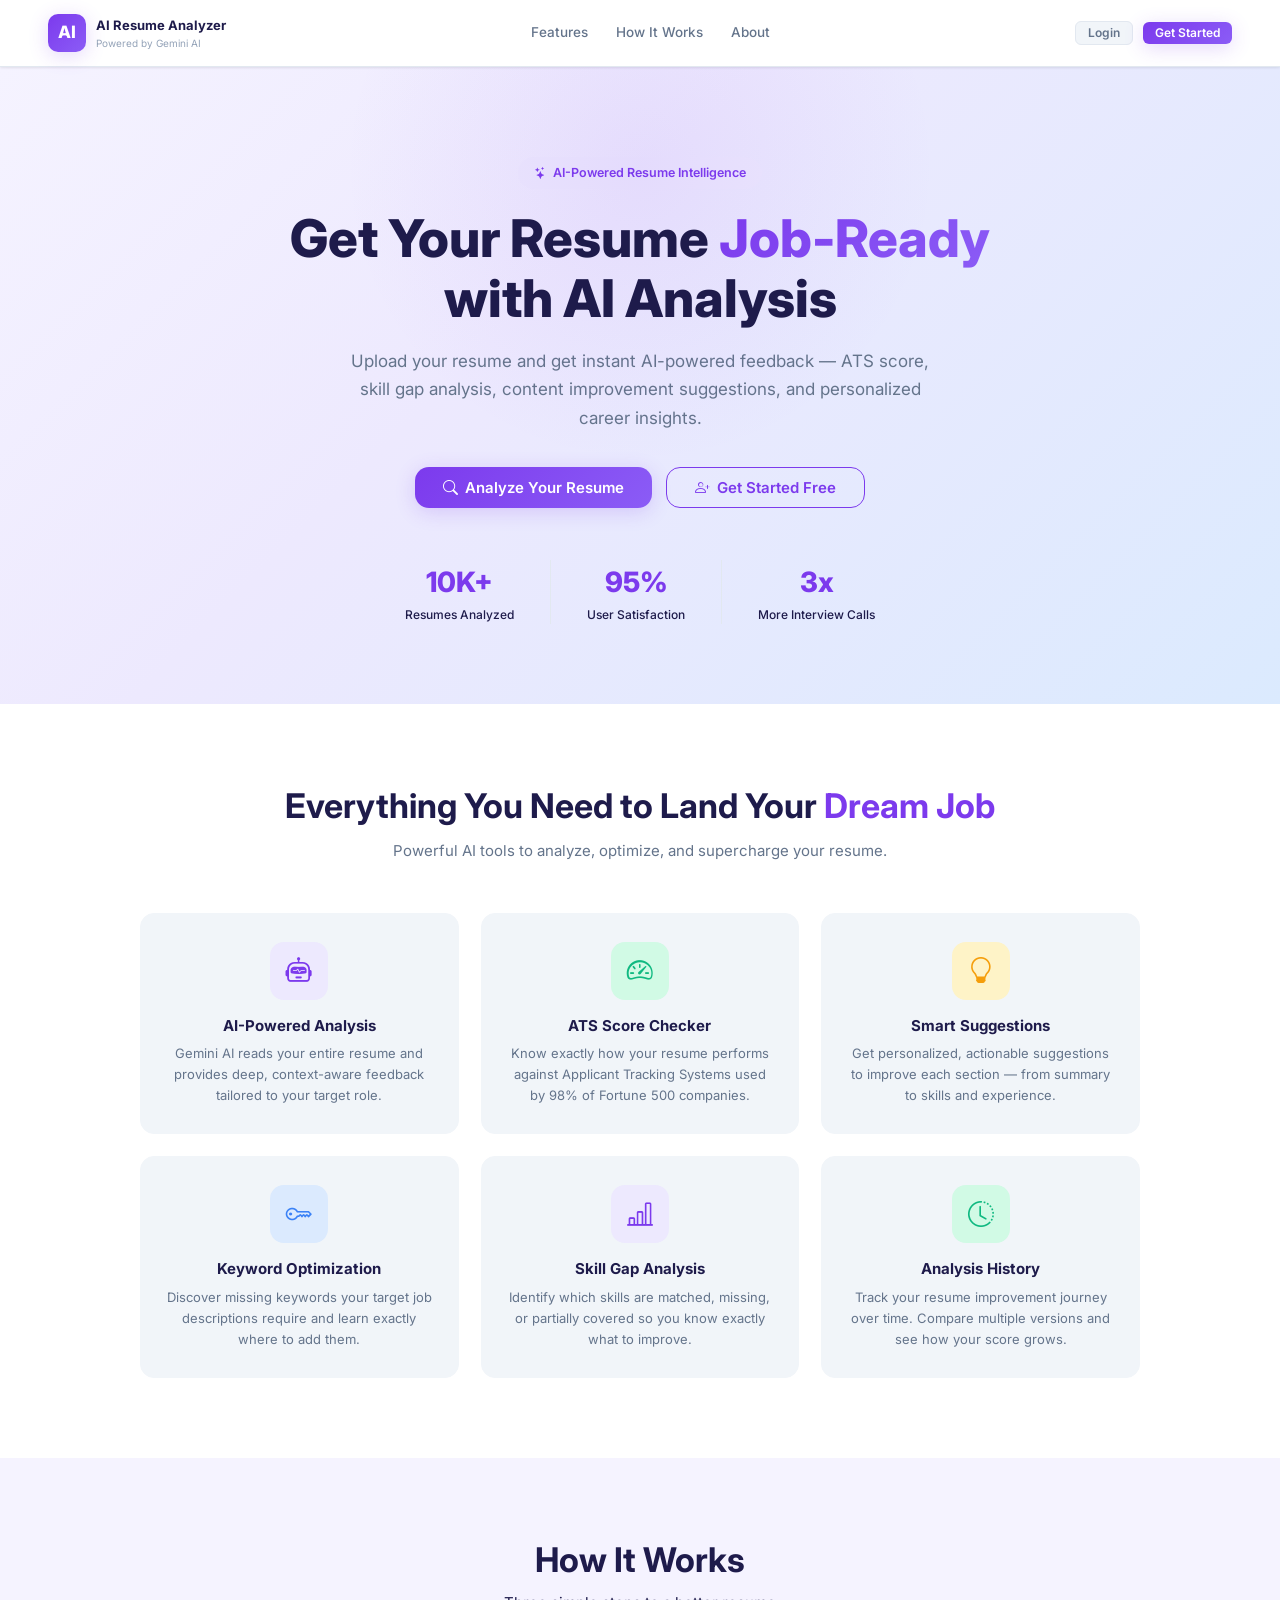
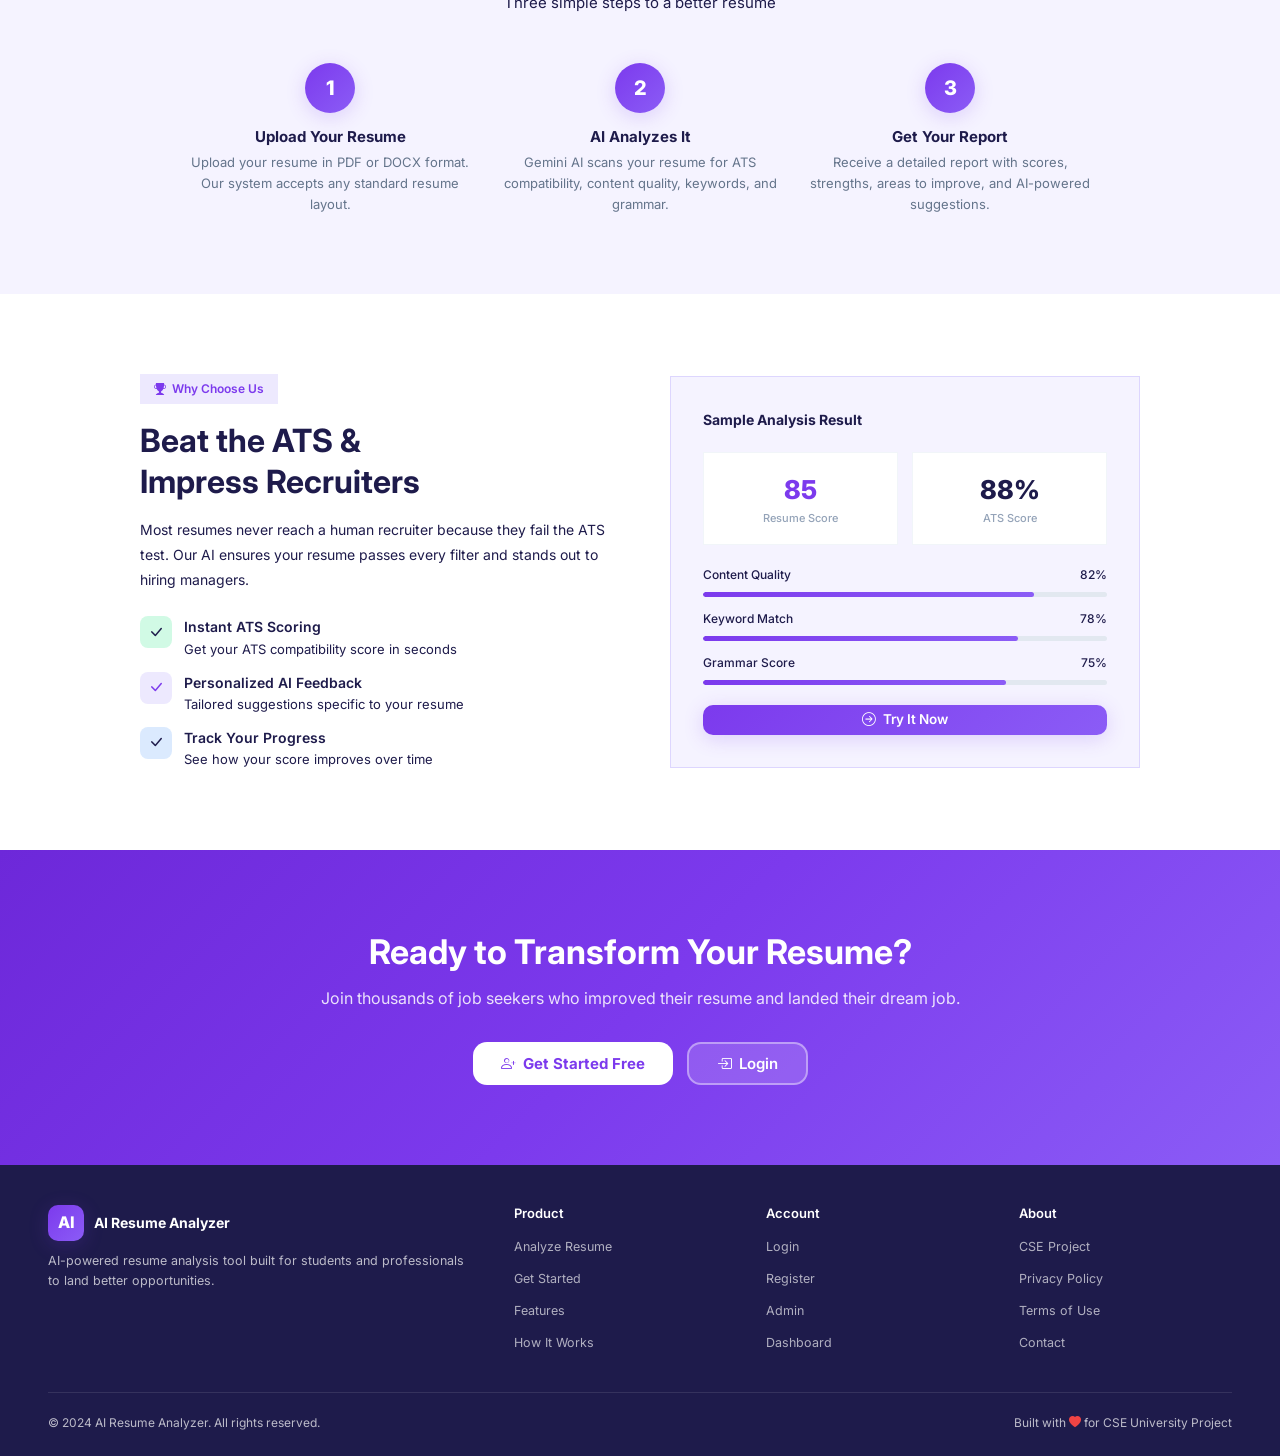
==== index.html @ 7320a1ac "Initial commit" ====
<!DOCTYPE html>
<html lang="en">
<head>
  <meta charset="UTF-8" />
  <meta name="viewport" content="width=device-width, initial-scale=1.0" />
  <title>AI Resume Analyzer — Boost Your Career with AI</title>
  <meta name="description" content="AI Resume Analyzer helps you optimize your resume with AI-powered ATS scoring, skill gap analysis, and personalized improvement suggestions." />
  <link rel="stylesheet" href="https://cdn.jsdelivr.net/npm/bootstrap-icons@1.11.3/font/bootstrap-icons.min.css" />
  <link rel="stylesheet" href="css/style.css" />
  <style>
    body { background: var(--bg-white); }

    /* Mobile Nav Toggle */
    .mobile-nav-toggle {
      display: none;
      background: none;
      border: none;
      font-size: 22px;
      color: var(--text-primary);
      cursor: pointer;
    }

    @media (max-width: 992px) {
      .mobile-nav-toggle { display: block; }
    }
  </style>
</head>
<body>

<!-- ═══════════════ NAVIGATION ════════════════════════ -->
<nav class="home-nav">
  <div class="sidebar-brand">
    <div class="sidebar-brand-icon" style="width:38px;height:38px;font-size:17px;">AI</div>
    <div class="sidebar-brand-text">
      <div class="brand-title">AI Resume Analyzer</div>
      <div class="brand-sub">Powered by Gemini AI</div>
    </div>
  </div>

  <div class="home-nav-links">
    <a href="#features">Features</a>
    <a href="#how-it-works">How It Works</a>
    <a href="#about">About</a>
  </div>

  <div style="display:flex;align-items:center;gap:10px;">
    <a href="login.html" class="btn btn-ghost btn-sm">Login</a>
    <a href="register.html" class="btn btn-primary btn-sm">Get Started</a>
    <button class="mobile-nav-toggle"><i class="bi bi-list"></i></button>
  </div>
</nav>

<!-- ═══════════════ HERO SECTION ══════════════════════ -->
<section class="hero-section">
  <div class="hero-badge">
    <i class="bi bi-stars"></i> AI-Powered Resume Intelligence
  </div>
  <h1 class="hero-title">
    Get Your Resume <span class="highlight">Job-Ready</span><br />with AI Analysis
  </h1>
  <p class="hero-desc">
    Upload your resume and get instant AI-powered feedback — ATS score, skill gap analysis,
    content improvement suggestions, and personalized career insights.
  </p>
  <div class="hero-buttons">
    <a href="login.html" class="btn btn-primary btn-lg" id="heroCTAPrimary">
      <i class="bi bi-search"></i> Analyze Your Resume
    </a>
    <a href="register.html" class="btn btn-outline btn-lg" id="heroCTASecondary">
      <i class="bi bi-person-plus"></i> Get Started Free
    </a>
  </div>

  <!-- Hero Stats -->
  <div style="display:flex;gap:36px;justify-content:center;margin-top:52px;flex-wrap:wrap;">
    <div style="text-align:center;">
      <div style="font-size:28px;font-weight:800;color:var(--primary);">10K+</div>
      <div style="font-size:12px;color:var(--text-secondary);font-weight:500;">Resumes Analyzed</div>
    </div>
    <div style="width:1px;background:var(--border);"></div>
    <div style="text-align:center;">
      <div style="font-size:28px;font-weight:800;color:var(--primary);">95%</div>
      <div style="font-size:12px;color:var(--text-secondary);font-weight:500;">User Satisfaction</div>
    </div>
    <div style="width:1px;background:var(--border);"></div>
    <div style="text-align:center;">
      <div style="font-size:28px;font-weight:800;color:var(--primary);">3x</div>
      <div style="font-size:12px;color:var(--text-secondary);font-weight:500;">More Interview Calls</div>
    </div>
  </div>
</section>

<!-- ═══════════════ FEATURES ══════════════════════════ -->
<section class="features-section" id="features">
  <h2>Everything You Need to Land Your <span style="color:var(--primary);">Dream Job</span></h2>
  <p class="section-desc">Powerful AI tools to analyze, optimize, and supercharge your resume.</p>

  <div class="features-grid">
    <div class="feature-card">
      <div class="feature-icon icon-purple">
        <i class="bi bi-robot"></i>
      </div>
      <h3>AI-Powered Analysis</h3>
      <p>Gemini AI reads your entire resume and provides deep, context-aware feedback tailored to your target role.</p>
    </div>

    <div class="feature-card">
      <div class="feature-icon icon-green">
        <i class="bi bi-speedometer2"></i>
      </div>
      <h3>ATS Score Checker</h3>
      <p>Know exactly how your resume performs against Applicant Tracking Systems used by 98% of Fortune 500 companies.</p>
    </div>

    <div class="feature-card">
      <div class="feature-icon icon-orange">
        <i class="bi bi-lightbulb"></i>
      </div>
      <h3>Smart Suggestions</h3>
      <p>Get personalized, actionable suggestions to improve each section — from summary to skills and experience.</p>
    </div>

    <div class="feature-card">
      <div class="feature-icon icon-blue">
        <i class="bi bi-key"></i>
      </div>
      <h3>Keyword Optimization</h3>
      <p>Discover missing keywords your target job descriptions require and learn exactly where to add them.</p>
    </div>

    <div class="feature-card">
      <div class="feature-icon icon-purple">
        <i class="bi bi-bar-chart-line"></i>
      </div>
      <h3>Skill Gap Analysis</h3>
      <p>Identify which skills are matched, missing, or partially covered so you know exactly what to improve.</p>
    </div>

    <div class="feature-card">
      <div class="feature-icon icon-green">
        <i class="bi bi-clock-history"></i>
      </div>
      <h3>Analysis History</h3>
      <p>Track your resume improvement journey over time. Compare multiple versions and see how your score grows.</p>
    </div>
  </div>
</section>

<!-- ═══════════════ HOW IT WORKS ══════════════════════ -->
<section class="how-section" id="how-it-works">
  <div style="text-align:center;">
    <h2 style="font-size:34px;">How It Works</h2>
    <p style="color:var(--text-secondary);font-size:15px;margin-top:8px;">Three simple steps to a better resume</p>
  </div>

  <div class="how-grid">
    <div class="how-step">
      <div class="step-number">1</div>
      <h3>Upload Your Resume</h3>
      <p>Upload your resume in PDF or DOCX format. Our system accepts any standard resume layout.</p>
    </div>
    <div class="how-step">
      <div class="step-number">2</div>
      <h3>AI Analyzes It</h3>
      <p>Gemini AI scans your resume for ATS compatibility, content quality, keywords, and grammar.</p>
    </div>
    <div class="how-step">
      <div class="step-number">3</div>
      <h3>Get Your Report</h3>
      <p>Receive a detailed report with scores, strengths, areas to improve, and AI-powered suggestions.</p>
    </div>
  </div>
</section>

<!-- ═══════════════ BENEFITS ══════════════════════════ -->
<section style="padding:80px 48px;background:var(--bg-white);" id="about">
  <div style="max-width:1000px;margin:0 auto;display:grid;grid-template-columns:1fr 1fr;gap:60px;align-items:center;">
    <div>
      <div style="display:inline-flex;align-items:center;gap:6px;background:var(--primary-soft);color:var(--primary);border-radius:var(--radius-full);padding:5px 14px;font-size:12px;font-weight:600;margin-bottom:16px;">
        <i class="bi bi-trophy-fill"></i> Why Choose Us
      </div>
      <h2 style="font-size:32px;margin-bottom:14px;">Beat the ATS &amp;<br />Impress Recruiters</h2>
      <p style="color:var(--text-secondary);font-size:14px;line-height:1.8;margin-bottom:24px;">
        Most resumes never reach a human recruiter because they fail the ATS test.
        Our AI ensures your resume passes every filter and stands out to hiring managers.
      </p>

      <div style="display:flex;flex-direction:column;gap:12px;">
        <div style="display:flex;gap:12px;align-items:flex-start;">
          <div style="width:32px;height:32px;background:#D1FAE5;border-radius:8px;display:flex;align-items:center;justify-content:center;flex-shrink:0;">
            <i class="bi bi-check-lg" style="color:var(--accent-green);font-size:16px;"></i>
          </div>
          <div>
            <div style="font-weight:600;font-size:14px;">Instant ATS Scoring</div>
            <div style="color:var(--text-secondary);font-size:13px;">Get your ATS compatibility score in seconds</div>
          </div>
        </div>
        <div style="display:flex;gap:12px;align-items:flex-start;">
          <div style="width:32px;height:32px;background:#EDE9FE;border-radius:8px;display:flex;align-items:center;justify-content:center;flex-shrink:0;">
            <i class="bi bi-check-lg" style="color:var(--primary);font-size:16px;"></i>
          </div>
          <div>
            <div style="font-weight:600;font-size:14px;">Personalized AI Feedback</div>
            <div style="color:var(--text-secondary);font-size:13px;">Tailored suggestions specific to your resume</div>
          </div>
        </div>
        <div style="display:flex;gap:12px;align-items:flex-start;">
          <div style="width:32px;height:32px;background:#DBEAFE;border-radius:8px;display:flex;align-items:center;justify-content:center;flex-shrink:0;">
            <i class="bi bi-check-lg" style="color:var(--accent-blue);font-size:16px;"></i>
          </div>
          <div>
            <div style="font-weight:600;font-size:14px;">Track Your Progress</div>
            <div style="color:var(--text-secondary);font-size:13px;">See how your score improves over time</div>
          </div>
        </div>
      </div>
    </div>

    <!-- Stats Visual -->
    <div style="background:var(--primary-bg);border-radius:var(--radius-xl);padding:32px;border:1px solid #DDD6FE;">
      <div style="font-size:14px;font-weight:700;margin-bottom:20px;color:var(--text-primary);">Sample Analysis Result</div>

      <div style="display:grid;grid-template-columns:1fr 1fr;gap:14px;margin-bottom:20px;">
        <div style="background:white;border-radius:var(--radius-md);padding:16px;text-align:center;border:1px solid var(--border-light);">
          <div style="font-size:26px;font-weight:800;color:var(--primary);">85</div>
          <div style="font-size:11px;color:var(--text-muted);font-weight:500;">Resume Score</div>
        </div>
        <div style="background:white;border-radius:var(--radius-md);padding:16px;text-align:center;border:1px solid var(--border-light);">
          <div style="font-size:26px;font-weight:800;color:var(--accent-green);">88%</div>
          <div style="font-size:11px;color:var(--text-muted);font-weight:500;">ATS Score</div>
        </div>
      </div>

      <div style="margin-bottom:12px;">
        <div style="display:flex;justify-content:space-between;font-size:12px;font-weight:500;margin-bottom:5px;">
          <span>Content Quality</span><span>82%</span>
        </div>
        <div class="progress-bar-wrapper"><div class="progress-bar-fill" style="width:82%;"></div></div>
      </div>
      <div style="margin-bottom:12px;">
        <div style="display:flex;justify-content:space-between;font-size:12px;font-weight:500;margin-bottom:5px;">
          <span>Keyword Match</span><span>78%</span>
        </div>
        <div class="progress-bar-wrapper"><div class="progress-bar-fill" style="width:78%;"></div></div>
      </div>
      <div>
        <div style="display:flex;justify-content:space-between;font-size:12px;font-weight:500;margin-bottom:5px;">
          <span>Grammar Score</span><span>75%</span>
        </div>
        <div class="progress-bar-wrapper"><div class="progress-bar-fill" style="width:75%;"></div></div>
      </div>

      <a href="login.html" class="btn btn-primary btn-full" style="margin-top:20px;">
        <i class="bi bi-arrow-right-circle"></i> Try It Now
      </a>
    </div>
  </div>
</section>

<!-- ═══════════════ CTA ════════════════════════════════ -->
<section class="cta-section">
  <h2>Ready to Transform Your Resume?</h2>
  <p>Join thousands of job seekers who improved their resume and landed their dream job.</p>
  <div style="display:flex;gap:14px;justify-content:center;flex-wrap:wrap;">
    <a href="register.html" class="btn btn-white btn-lg" id="ctaGetStarted">
      <i class="bi bi-person-plus"></i> Get Started Free
    </a>
    <a href="login.html" class="btn btn-lg" style="background:rgba(255,255,255,0.15);color:white;border:2px solid rgba(255,255,255,0.4);">
      <i class="bi bi-box-arrow-in-right"></i> Login
    </a>
  </div>
</section>

<!-- ═══════════════ FOOTER ════════════════════════════ -->
<footer class="footer">
  <div class="footer-top">
    <div class="footer-brand">
      <div class="sidebar-brand" style="margin-bottom:10px;">
        <div class="sidebar-brand-icon">AI</div>
        <div class="brand-title" style="color:white;">AI Resume Analyzer</div>
      </div>
      <p>AI-powered resume analysis tool built for students and professionals to land better opportunities.</p>
    </div>
    <div class="footer-col">
      <h4>Product</h4>
      <ul>
        <li><a href="login.html">Analyze Resume</a></li>
        <li><a href="register.html">Get Started</a></li>
        <li><a href="#features">Features</a></li>
        <li><a href="#how-it-works">How It Works</a></li>
      </ul>
    </div>
    <div class="footer-col">
      <h4>Account</h4>
      <ul>
        <li><a href="login.html">Login</a></li>
        <li><a href="register.html">Register</a></li>
        <li><a href="admin-login.html">Admin</a></li>
        <li><a href="dashboard.html">Dashboard</a></li>
      </ul>
    </div>
    <div class="footer-col">
      <h4>About</h4>
      <ul>
        <li><a href="#">CSE Project</a></li>
        <li><a href="#">Privacy Policy</a></li>
        <li><a href="#">Terms of Use</a></li>
        <li><a href="#">Contact</a></li>
      </ul>
    </div>
  </div>
  <div class="footer-bottom">
    <span>© 2024 AI Resume Analyzer. All rights reserved.</span>
    <span>Built with <i class="bi bi-heart-fill" style="color:#EF4444;"></i> for CSE University Project</span>
  </div>
</footer>

<script src="js/main.js"></script>
</body>
</html>
---- css/style.css ----
/* AI RESUME ANALYZER — style.css
   ─────────────────────────────────
   1.  Font & Variables
   2.  Reset & Base
   3.  Layout (Sidebar, Main)
   4.  Header
   5.  Page & Section
   6.  Stat Cards
   7.  Card Component
   8.  Table
   9.  Buttons
   10. Badges
   11. Score Ring
   12. Score Cards (Analysis)
   13. Upload Box
   14. Auth / Forms
   15. Home Page
   16. Analysis (Lists, Suggestions, Bars, Tabs)
   17. Filter Bar
   18. Welcome Banner
   19. Tips Card
   20. Toast
   21. Utilities
   22. Responsive
*/

/* ── 1. FONT & VARIABLES ─────────────────────── */
@import url('https://fonts.googleapis.com/css2?family=Inter:wght@300;400;500;600;700;800&display=swap');

:root {
  --primary:        #7C3AED;
  --primary-light:  #8B5CF6;
  --primary-dark:   #6D28D9;
  --primary-soft:   #EDE9FE;
  --primary-bg:     #F5F3FF;
  --green:          #10B981;
  --orange:         #F59E0B;
  --red:            #EF4444;
  --blue:           #3B82F6;
  --text:           #1E1B4B;
  --text-sub:       #64748B;
  --text-muted:     #94A3B8;
  --bg:             #F1F5F9;
  --bg-white:       #FFFFFF;
  --border:         #E2E8F0;
  --border-light:   #F1F5F9;
  --shadow-sm:      0 1px 3px rgba(0,0,0,.06), 0 1px 2px rgba(0,0,0,.04);
  --shadow-md:      0 4px 16px rgba(0,0,0,.08);
  --shadow-lg:      0 8px 32px rgba(0,0,0,.10);
  --shadow-purple:  0 4px 20px rgba(124,58,237,.20);
  --r-sm:           6px;
  --r-md:           10px;
  --r-lg:           14px;
  --r-xl:           18px;
  --r-full:         9999px;
  --sidebar-w:      230px;
  --t:              0.2s ease;
}

/* ── 2. RESET & BASE ─────────────────────────── */
*, *::before, *::after {
  box-sizing: border-box;
  margin: 0;
  padding: 0;
}
html {
  font-size: 15px;
  scroll-behavior: smooth;
}
body {
  font-family: 'Inter', sans-serif;
  background: var(--bg);
  color: var(--text);
  line-height: 1.6;
}
a { text-decoration: none; color: inherit; }
img { max-width: 100%; display: block; }
ul { list-style: none; }
button { cursor: pointer; }
h1, h2, h3, h4, h5, h6 {
  color: var(--text);
  font-weight: 700;
  line-height: 1.3;
}
::-webkit-scrollbar { width: 5px; }
::-webkit-scrollbar-track { background: transparent; }
::-webkit-scrollbar-thumb { background: var(--border); border-radius: 3px; }

/* ── 3. LAYOUT ───────────────────────────────── */
.app-wrapper {
  display: flex;
  min-height: 100vh;
}

/* Sidebar */
.sidebar {
  width: var(--sidebar-w);
  min-width: var(--sidebar-w);
  background: var(--bg-white);
  border-right: 1px solid var(--border);
  display: flex;
  flex-direction: column;
  position: fixed;
  top: 0;
  left: 0;
  height: 100vh;
  overflow-y: auto;
  z-index: 100;
  transition: transform var(--t);
}
.sidebar-logo {
  padding: 22px 20px 18px;
  border-bottom: 1px solid var(--border-light);
}
.sidebar-brand {
  display: flex;
  align-items: center;
  gap: 10px;
}
.sidebar-brand-icon {
  width: 36px;
  height: 36px;
  border-radius: var(--r-md);
  flex-shrink: 0;
  background: linear-gradient(135deg, var(--primary), var(--primary-light));
  display: flex;
  align-items: center;
  justify-content: center;
  color: #fff;
  font-size: 16px;
  font-weight: 800;
  box-shadow: var(--shadow-purple);
}
.sidebar-brand-text .brand-title {
  font-size: 13px;
  font-weight: 700;
}
.sidebar-brand-text .brand-sub {
  font-size: 10px;
  color: var(--text-muted);
}
.sidebar-nav {
  flex: 1;
  padding: 14px 12px;
}
.nav-section-label {
  font-size: 10px;
  font-weight: 600;
  color: var(--text-muted);
  letter-spacing: 0.08em;
  text-transform: uppercase;
  padding: 10px 8px 4px;
}
.nav-item { margin-bottom: 2px; }
.nav-link {
  display: flex;
  align-items: center;
  gap: 10px;
  padding: 9px 12px;
  border-radius: var(--r-md);
  font-size: 13.5px;
  font-weight: 500;
  color: var(--text-sub);
  transition: all var(--t);
  position: relative;
}
.nav-link i {
  font-size: 16px;
  width: 18px;
  text-align: center;
  flex-shrink: 0;
}
.nav-link:hover,
.nav-link.active {
  background: var(--primary-soft);
  color: var(--primary);
}
.nav-link.active { font-weight: 600; }
.nav-link.active::before {
  content: '';
  position: absolute;
  left: 0;
  top: 50%;
  transform: translateY(-50%);
  height: 60%;
  width: 3px;
  background: var(--primary);
  border-radius: 0 3px 3px 0;
}
.nav-link.logout-link { color: var(--red); }
.nav-link.logout-link:hover { background: #FEF2F2; color: var(--red); }
.sidebar-footer {
  padding: 12px 12px 20px;
  border-top: 1px solid var(--border-light);
}

/* Mobile Overlay */
.sidebar-overlay {
  display: none;
  position: fixed;
  inset: 0;
  background: rgba(0,0,0,.4);
  z-index: 150;
}
.sidebar-overlay.active { display: block; }

/* Main Content */
.main-content {
  flex: 1;
  margin-left: var(--sidebar-w);
  min-height: 100vh;
  display: flex;
  flex-direction: column;
}

/* ── 4. HEADER ───────────────────────────────── */
.top-header {
  background: var(--bg-white);
  border-bottom: 1px solid var(--border);
  padding: 12px 28px;
  display: flex;
  align-items: center;
  justify-content: space-between;
  position: sticky;
  top: 0;
  z-index: 50;
}
.header-left { display: flex; align-items: center; gap: 12px; }
.header-right { display: flex; align-items: center; gap: 14px; }
.sidebar-toggle {
  display: none;
  background: none;
  border: none;
  font-size: 20px;
  color: var(--text-sub);
  padding: 4px;
}
.header-search { position: relative; }
.header-search input {
  background: var(--bg);
  border: 1px solid var(--border);
  border-radius: var(--r-full);
  padding: 7px 16px 7px 36px;
  font-size: 13px;
  width: 240px;
  outline: none;
  font-family: inherit;
  transition: border-color var(--t);
}
.header-search input:focus { border-color: var(--primary-light); }
.header-search .search-icon {
  position: absolute;
  left: 12px;
  top: 50%;
  transform: translateY(-50%);
  color: var(--text-muted);
  font-size: 14px;
}
.header-icon-btn {
  width: 36px;
  height: 36px;
  background: var(--bg);
  border: 1px solid var(--border);
  border-radius: var(--r-full);
  display: flex;
  align-items: center;
  justify-content: center;
  font-size: 16px;
  color: var(--text-sub);
  cursor: pointer;
  position: relative;
  transition: all var(--t);
}
.header-icon-btn:hover {
  background: var(--primary-soft);
  border-color: var(--primary-light);
  color: var(--primary);
}
.notif-badge {
  position: absolute;
  top: -2px;
  right: -2px;
  width: 8px;
  height: 8px;
  background: var(--red);
  border-radius: 50%;
  border: 2px solid white;
}
.user-profile-btn {
  display: flex;
  align-items: center;
  gap: 9px;
  padding: 5px 10px 5px 5px;
  background: var(--bg);
  border: 1px solid var(--border);
  border-radius: var(--r-full);
  cursor: pointer;
  transition: all var(--t);
}
.user-profile-btn:hover {
  border-color: var(--primary-light);
  background: var(--primary-soft);
}
.user-name { font-size: 13px; font-weight: 600; }
.avatar {
  width: 30px;
  height: 30px;
  border-radius: 50%;
  object-fit: cover;
  flex-shrink: 0;
}
.avatar-placeholder {
  width: 30px;
  height: 30px;
  border-radius: 50%;
  flex-shrink: 0;
  background: linear-gradient(135deg, var(--primary), var(--primary-light));
  display: flex;
  align-items: center;
  justify-content: center;
  color: white;
  font-weight: 700;
  font-size: 12px;
}
.avatar-placeholder.admin {
  background: linear-gradient(135deg, #1E1B4B, #4338CA);
}

/* ── 5. PAGE & SECTION ───────────────────────── */
.page-content { flex: 1; padding: 28px; }
.section-header { margin-bottom: 22px; }
.section-header h2 { font-size: 22px; font-weight: 700; }
.section-header p { font-size: 13.5px; color: var(--text-sub); margin-top: 3px; }
.view-all-link {
  font-size: 12.5px;
  font-weight: 600;
  color: var(--primary);
  transition: color var(--t);
}
.view-all-link:hover { color: var(--primary-dark); }

/* ── 6. STAT CARDS ───────────────────────────── */
.stats-grid {
  display: grid;
  grid-template-columns: repeat(4, 1fr);
  gap: 16px;
  margin-bottom: 24px;
}
.stat-card {
  background: var(--bg-white);
  border-radius: var(--r-lg);
  padding: 20px;
  box-shadow: var(--shadow-sm);
  border: 1px solid var(--border-light);
  display: flex;
  flex-direction: column;
  gap: 4px;
  transition: box-shadow var(--t);
}
.stat-card:hover { box-shadow: var(--shadow-md); }
.stat-card-icon {
  width: 42px;
  height: 42px;
  border-radius: var(--r-md);
  display: flex;
  align-items: center;
  justify-content: center;
  font-size: 20px;
  margin-bottom: 10px;
}
.icon-purple { background: #EDE9FE; color: var(--primary); }
.icon-green  { background: #D1FAE5; color: var(--green);   }
.icon-orange { background: #FEF3C7; color: var(--orange);  }
.icon-blue   { background: #DBEAFE; color: var(--blue);    }
.icon-red    { background: #FEE2E2; color: var(--red);     }
.stat-card-label {
  font-size: 12px;
  font-weight: 500;
  color: var(--text-muted);
  text-transform: uppercase;
  letter-spacing: 0.04em;
}
.stat-card-value { font-size: 28px; font-weight: 800; line-height: 1.1; }
.stat-card-meta { font-size: 11.5px; color: var(--text-muted); margin-top: 2px; }
.stat-card-meta .up   { color: var(--green);  font-weight: 600; }
.stat-card-meta .down { color: var(--red);    font-weight: 600; }
.stat-score-display { display: flex; align-items: baseline; gap: 3px; }
.stat-score-display .score-num { font-size: 26px; font-weight: 800; }
.stat-score-display .score-den { font-size: 13px; color: var(--text-muted); font-weight: 500; }

/* ── 7. CARD COMPONENT ───────────────────────── */
.card {
  background: var(--bg-white);
  border-radius: var(--r-lg);
  box-shadow: var(--shadow-sm);
  border: 1px solid var(--border-light);
  overflow: hidden;
}
.card-header {
  padding: 18px 22px;
  border-bottom: 1px solid var(--border-light);
  display: flex;
  align-items: center;
  justify-content: space-between;
}
.card-header h3 { font-size: 15px; font-weight: 700; }
.card-body { padding: 22px; }
.two-col   { display: grid; grid-template-columns: 1fr 1fr;     gap: 16px; }
.three-col { display: grid; grid-template-columns: 1fr 1fr 1fr; gap: 16px; }

/* ── 8. TABLE ────────────────────────────────── */
.custom-table { width: 100%; border-collapse: collapse; font-size: 13.5px; }
.custom-table thead tr { background: var(--bg); }
.custom-table thead th {
  padding: 11px 16px;
  text-align: left;
  font-size: 11px;
  font-weight: 600;
  color: var(--text-muted);
  text-transform: uppercase;
  letter-spacing: 0.06em;
  border-bottom: 1px solid var(--border);
}
.custom-table tbody tr {
  border-bottom: 1px solid var(--border-light);
  transition: background var(--t);
}
.custom-table tbody tr:last-child { border-bottom: none; }
.custom-table tbody tr:hover { background: #FAFBFF; }
.custom-table td { padding: 13px 16px; vertical-align: middle; }
.action-col { width: 110px; }
.file-name-cell { display: flex; align-items: center; gap: 10px; }
.file-icon {
  width: 32px;
  height: 32px;
  border-radius: var(--r-sm);
  display: flex;
  align-items: center;
  justify-content: center;
  font-size: 14px;
  flex-shrink: 0;
}
.file-icon.pdf  { background: #FEE2E2; color: var(--red);  }
.file-icon.docx { background: #DBEAFE; color: var(--blue); }
.file-name-text { font-weight: 500; font-size: 13px; }
.score-pill { display: inline-flex; align-items: center; gap: 5px; font-weight: 600; font-size: 12.5px; }
.score-pill .score-dot { width: 7px; height: 7px; border-radius: 50%; }
.score-high   { color: var(--green);  } .score-high   .score-dot { background: var(--green);  }
.score-medium { color: var(--orange); } .score-medium .score-dot { background: var(--orange); }
.score-low    { color: var(--red);    } .score-low    .score-dot { background: var(--red);    }

/* ── 9. BUTTONS ──────────────────────────────── */
.btn {
  display: inline-flex;
  align-items: center;
  justify-content: center;
  gap: 7px;
  padding: 8px 18px;
  border-radius: var(--r-md);
  font-size: 13.5px;
  font-weight: 600;
  font-family: inherit;
  border: none;
  cursor: pointer;
  white-space: nowrap;
  line-height: 1;
  transition: all var(--t);
}
.btn-sm   { padding: 5px 12px;  font-size: 12px; border-radius: var(--r-sm); }
.btn-lg   { padding: 12px 28px; font-size: 15px; border-radius: var(--r-lg); }
.btn-full { width: 100%; }
.btn-primary {
  background: linear-gradient(135deg, var(--primary), var(--primary-light));
  color: white;
  box-shadow: var(--shadow-purple);
}
.btn-primary:hover {
  background: linear-gradient(135deg, var(--primary-dark), var(--primary));
  box-shadow: 0 6px 24px rgba(124,58,237,.35);
  transform: translateY(-1px);
}
.btn-primary:disabled { opacity: .5; cursor: not-allowed; transform: none; }
.btn-outline { background: transparent; color: var(--primary); border: 1.5px solid var(--primary); }
.btn-outline:hover { background: var(--primary-soft); }
.btn-ghost  { background: var(--bg); color: var(--text-sub); border: 1px solid var(--border); }
.btn-ghost:hover  { background: var(--border); color: var(--text); }
.btn-danger { background: var(--red); color: white; }
.btn-white  { background: white; color: var(--primary); font-weight: 700; }
.btn-white:hover { background: #F5F3FF; box-shadow: 0 4px 16px rgba(0,0,0,.2); }

/* ── 10. BADGES ──────────────────────────────── */
.badge {
  display: inline-block;
  padding: 3px 10px;
  border-radius: var(--r-full);
  font-size: 11.5px;
  font-weight: 600;
}
.badge-success { background: #D1FAE5; color: #059669; }
.badge-warning { background: #FEF3C7; color: #D97706; }
.badge-danger  { background: #FEE2E2; color: #DC2626; }
.badge-purple  { background: var(--primary-soft); color: var(--primary); }
.badge-info    { background: #DBEAFE; color: #2563EB; }

/* ── 11. SCORE RING (SVG) ────────────────────── */
.score-ring-wrapper { position: relative; width: 80px; height: 80px; }
.score-ring-svg { transform: rotate(-90deg); width: 80px; height: 80px; }
.score-ring-track { fill: none; stroke: var(--border); stroke-width: 7; }
.score-ring-fill {
  fill: none;
  stroke-width: 7;
  stroke-linecap: round;
  transition: stroke-dashoffset 1.2s cubic-bezier(.36,.07,.19,.97);
}
.score-ring-fill.purple { stroke: var(--primary); }
.score-ring-fill.green  { stroke: var(--green);   }
.score-ring-fill.orange { stroke: var(--orange);  }
.score-ring-fill.blue   { stroke: var(--blue);    }
.score-ring-text {
  position: absolute;
  top: 50%;
  left: 50%;
  transform: translate(-50%, -50%);
  text-align: center;
}
.score-ring-text .ring-num { font-size: 17px; font-weight: 800; line-height: 1; }
.score-ring-text .ring-den { font-size: 9px; color: var(--text-muted); font-weight: 500; }

/* ── 12. SCORE CARDS (Analysis Page) ────────── */
.score-cards-grid {
  display: grid;
  grid-template-columns: repeat(4, 1fr);
  gap: 16px;
  margin-bottom: 24px;
}
.score-card {
  background: var(--bg-white);
  border-radius: var(--r-lg);
  padding: 22px;
  border: 1px solid var(--border-light);
  box-shadow: var(--shadow-sm);
  display: flex;
  flex-direction: column;
  align-items: center;
  gap: 10px;
  text-align: center;
}
.score-card-title {
  font-size: 12px;
  font-weight: 600;
  color: var(--text-muted);
  text-transform: uppercase;
  letter-spacing: 0.06em;
}
.score-card-rating { font-size: 11px; font-weight: 600; padding: 2px 8px; border-radius: var(--r-full); }
.rating-good      { background: #D1FAE5; color: #059669; }
.rating-avg       { background: #FEF3C7; color: #D97706; }
.rating-poor      { background: #FEE2E2; color: #DC2626; }
.rating-excellent { background: var(--primary-soft); color: var(--primary); }

/* ── 13. UPLOAD BOX ──────────────────────────── */
.upload-box {
  border: 2px dashed var(--border);
  border-radius: var(--r-xl);
  padding: 50px 30px;
  text-align: center;
  cursor: pointer;
  background: var(--bg-white);
  position: relative;
  transition: all var(--t);
}
.upload-box:hover,
.upload-box.drag-over {
  border-color: var(--primary);
  background: var(--primary-bg);
}
.upload-box.drag-over { box-shadow: 0 0 0 4px rgba(124,58,237,.1); }
.upload-icon {
  width: 72px;
  height: 72px;
  border-radius: 50%;
  background: linear-gradient(135deg, var(--primary-soft), var(--primary-bg));
  display: flex;
  align-items: center;
  justify-content: center;
  font-size: 32px;
  color: var(--primary);
  margin: 0 auto 18px;
}
.upload-heading { font-size: 16px; font-weight: 700; margin-bottom: 6px; }
.upload-sub { font-size: 13px; color: var(--text-muted); margin-bottom: 20px; }
.upload-divider {
  display: flex;
  align-items: center;
  gap: 12px;
  margin: 16px 0;
  color: var(--text-muted);
  font-size: 12px;
}
.upload-divider::before,
.upload-divider::after { content: ''; flex: 1; height: 1px; background: var(--border); }
.upload-meta {
  display: flex;
  align-items: center;
  justify-content: center;
  gap: 18px;
  margin-top: 16px;
  font-size: 12px;
  color: var(--text-muted);
}
.upload-meta span { display: flex; align-items: center; gap: 5px; }
.file-selected-box {
  background: var(--bg-white);
  border: 1.5px solid var(--border);
  border-radius: var(--r-lg);
  padding: 16px 20px;
  display: flex;
  align-items: center;
  gap: 14px;
  margin-top: 16px;
}
.file-selected-icon {
  width: 44px;
  height: 44px;
  border-radius: var(--r-md);
  display: flex;
  align-items: center;
  justify-content: center;
  font-size: 20px;
  flex-shrink: 0;
}
.file-selected-info { flex: 1; }
.file-selected-name { font-weight: 600; font-size: 13.5px; }
.file-selected-size { font-size: 12px; color: var(--text-muted); }
.progress-bar-wrapper {
  width: 100%;
  height: 5px;
  background: var(--border);
  border-radius: var(--r-full);
  overflow: hidden;
  margin-top: 8px;
}
.progress-bar-fill {
  height: 100%;
  background: linear-gradient(90deg, var(--primary), var(--primary-light));
  border-radius: var(--r-full);
  transition: width .4s ease;
}

/* ── 14. AUTH & FORMS ────────────────────────── */
.auth-page {
  min-height: 100vh;
  background: linear-gradient(135deg, var(--primary-bg) 0%, #fff 60%, var(--primary-soft) 100%);
  display: flex;
  align-items: center;
  justify-content: center;
  padding: 24px;
}
.auth-card {
  background: var(--bg-white);
  border-radius: var(--r-xl);
  box-shadow: var(--shadow-lg);
  padding: 40px;
  width: 100%;
  max-width: 420px;
}
.auth-logo { display: flex; align-items: center; gap: 10px; margin-bottom: 28px; }
.auth-logo-icon {
  width: 40px;
  height: 40px;
  border-radius: var(--r-md);
  background: linear-gradient(135deg, var(--primary), var(--primary-light));
  display: flex;
  align-items: center;
  justify-content: center;
  color: white;
  font-size: 18px;
  font-weight: 800;
  box-shadow: var(--shadow-purple);
}
.auth-logo-text .brand-title { font-size: 13.5px; font-weight: 700; }
.auth-logo-text .brand-sub   { font-size: 10px; color: var(--text-muted); }
.auth-heading { font-size: 22px; font-weight: 800; margin-bottom: 4px; }
.auth-sub     { font-size: 13px; color: var(--text-sub); margin-bottom: 26px; }
.auth-footer  { text-align: center; margin-top: 20px; font-size: 13px; color: var(--text-sub); }
.auth-link    { color: var(--primary); font-weight: 600; transition: color var(--t); }
.auth-link:hover { color: var(--primary-dark); }
.auth-divider {
  position: relative;
  text-align: center;
  margin: 18px 0;
  font-size: 12px;
  color: var(--text-muted);
}
.auth-divider::before {
  content: '';
  position: absolute;
  top: 50%;
  left: 0;
  right: 0;
  height: 1px;
  background: var(--border);
}
.auth-divider span { background: white; padding: 0 10px; position: relative; }
.form-group   { margin-bottom: 16px; }
.form-label   { display: block; font-size: 12.5px; font-weight: 600; color: var(--text-sub); margin-bottom: 6px; letter-spacing: .02em; }
.form-control {
  width: 100%;
  padding: 10px 14px;
  border: 1.5px solid var(--border);
  border-radius: var(--r-md);
  font-size: 13.5px;
  font-family: inherit;
  color: var(--text);
  background: var(--bg-white);
  outline: none;
  transition: border-color var(--t), box-shadow var(--t);
}
.form-control:focus { border-color: var(--primary-light); box-shadow: 0 0 0 3px rgba(139,92,246,.12); }
.form-control.is-invalid { border-color: var(--red); }
.input-wrapper { position: relative; }
.input-icon {
  position: absolute;
  left: 12px;
  top: 50%;
  transform: translateY(-50%);
  color: var(--text-muted);
  font-size: 15px;
}
.input-wrapper .form-control { padding-left: 38px; }
.input-toggle {
  position: absolute;
  right: 12px;
  top: 50%;
  transform: translateY(-50%);
  color: var(--text-muted);
  cursor: pointer;
  font-size: 15px;
}
.invalid-feedback { font-size: 11.5px; color: var(--red); margin-top: 4px; display: none; }
.is-invalid + .invalid-feedback,
.is-invalid ~ .invalid-feedback { display: block; }
.form-check { display: flex; align-items: center; gap: 8px; font-size: 13px; color: var(--text-sub); }
.form-check-input { width: 15px; height: 15px; accent-color: var(--primary); cursor: pointer; flex-shrink: 0; }

/* ── 15. HOME PAGE ───────────────────────────── */
.home-nav {
  background: var(--bg-white);
  padding: 14px 48px;
  display: flex;
  align-items: center;
  justify-content: space-between;
  box-shadow: var(--shadow-sm);
  position: sticky;
  top: 0;
  z-index: 100;
  border-bottom: 1px solid var(--border);
}
.home-nav-links { display: flex; align-items: center; gap: 28px; }
.home-nav-links a { font-size: 13.5px; font-weight: 500; color: var(--text-sub); transition: color var(--t); }
.home-nav-links a:hover { color: var(--primary); }
.hero-section {
  background: linear-gradient(135deg, #F5F3FF 0%, #EDE9FE 40%, #DBEAFE 100%);
  padding: 90px 48px 80px;
  text-align: center;
  position: relative;
  overflow: hidden;
}
.hero-section::before {
  content: '';
  position: absolute;
  width: 600px;
  height: 600px;
  border-radius: 50%;
  background: radial-gradient(circle, rgba(124,58,237,.08) 0%, transparent 70%);
  top: -200px;
  left: 50%;
  transform: translateX(-50%);
}
.hero-badge {
  display: inline-flex;
  align-items: center;
  gap: 6px;
  background: var(--primary-soft);
  color: var(--primary);
  border-radius: var(--r-full);
  padding: 6px 16px;
  font-size: 12.5px;
  font-weight: 600;
  margin-bottom: 20px;
}
.hero-title { font-size: 52px; font-weight: 800; line-height: 1.15; margin-bottom: 18px; position: relative; }
.hero-title .highlight {
  background: linear-gradient(135deg, var(--primary), var(--primary-light));
  -webkit-background-clip: text;
  -webkit-text-fill-color: transparent;
  background-clip: text;
}
.hero-desc { font-size: 17px; color: var(--text-sub); max-width: 580px; margin: 0 auto 34px; line-height: 1.7; }
.hero-buttons { display: flex; gap: 14px; justify-content: center; flex-wrap: wrap; }
.features-section { padding: 80px 48px; background: var(--bg-white); }
.features-section h2 { text-align: center; font-size: 34px; margin-bottom: 10px; }
.features-section .section-desc { text-align: center; color: var(--text-sub); font-size: 15px; margin-bottom: 50px; }
.features-grid { display: grid; grid-template-columns: repeat(3,1fr); gap: 22px; max-width: 1000px; margin: 0 auto; }
.feature-card {
  background: var(--bg);
  border-radius: var(--r-lg);
  padding: 28px 24px;
  text-align: center;
  border: 1px solid var(--border-light);
  transition: box-shadow var(--t), transform var(--t);
}
.feature-card:hover { box-shadow: var(--shadow-md); transform: translateY(-3px); }
.feature-icon { width: 58px; height: 58px; border-radius: var(--r-lg); display: flex; align-items: center; justify-content: center; font-size: 26px; margin: 0 auto 16px; }
.feature-card h3 { font-size: 15px; font-weight: 700; margin-bottom: 8px; }
.feature-card p  { font-size: 13px; color: var(--text-sub); line-height: 1.6; }
.how-section { padding: 80px 48px; background: var(--primary-bg); }
.how-grid { display: grid; grid-template-columns: repeat(3,1fr); gap: 30px; max-width: 900px; margin: 48px auto 0; }
.how-step { text-align: center; }
.step-number {
  width: 50px;
  height: 50px;
  border-radius: 50%;
  background: linear-gradient(135deg, var(--primary), var(--primary-light));
  color: white;
  font-weight: 800;
  font-size: 20px;
  display: flex;
  align-items: center;
  justify-content: center;
  margin: 0 auto 14px;
  box-shadow: var(--shadow-purple);
}
.how-step h3 { font-size: 15px; font-weight: 700; margin-bottom: 6px; }
.how-step p  { font-size: 13px; color: var(--text-sub); }
.cta-section {
  padding: 80px 48px;
  background: linear-gradient(135deg, var(--primary-dark), var(--primary), var(--primary-light));
  text-align: center;
  color: white;
}
.cta-section h2 { color: white; font-size: 34px; margin-bottom: 12px; }
.cta-section p  { font-size: 16px; opacity: .85; margin-bottom: 30px; }
.footer { background: var(--text); color: rgba(255,255,255,.7); padding: 40px 48px 24px; }
.footer-top {
  display: grid;
  grid-template-columns: 2fr 1fr 1fr 1fr;
  gap: 40px;
  padding-bottom: 30px;
  border-bottom: 1px solid rgba(255,255,255,.1);
}
.footer-brand .brand-title { color: white; font-size: 14px; font-weight: 700; }
.footer-brand p  { font-size: 12.5px; margin-top: 8px; line-height: 1.6; }
.footer-col h4   { color: white; font-size: 13px; font-weight: 600; margin-bottom: 12px; }
.footer-col li   { margin-bottom: 8px; }
.footer-col a    { font-size: 12.5px; color: rgba(255,255,255,.65); transition: color var(--t); }
.footer-col a:hover { color: white; }
.footer-bottom { display: flex; align-items: center; justify-content: space-between; padding-top: 20px; font-size: 12px; }

/* ── 16. ANALYSIS ────────────────────────────── */
.strengths-list li,
.improve-list li {
  display: flex;
  align-items: flex-start;
  gap: 9px;
  padding: 8px 0;
  font-size: 13.5px;
  border-bottom: 1px solid var(--border-light);
}
.strengths-list li:last-child,
.improve-list li:last-child { border-bottom: none; }
.list-icon {
  width: 18px;
  height: 18px;
  border-radius: 50%;
  display: flex;
  align-items: center;
  justify-content: center;
  font-size: 9px;
  flex-shrink: 0;
  margin-top: 1px;
}
.list-icon.green  { background: #D1FAE5; color: var(--green);  }
.list-icon.orange { background: #FEF3C7; color: var(--orange); }
.ai-suggestion-card {
  background: linear-gradient(135deg, var(--primary-bg), #EDE9FE);
  border-radius: var(--r-lg);
  padding: 22px;
  border: 1px solid #DDD6FE;
}
.suggestion-item {
  background: white;
  border-radius: var(--r-md);
  padding: 14px 16px;
  margin-bottom: 10px;
  display: flex;
  align-items: flex-start;
  gap: 12px;
  border: 1px solid var(--border-light);
  transition: box-shadow var(--t);
}
.suggestion-item:last-child { margin-bottom: 0; }
.suggestion-item:hover { box-shadow: var(--shadow-sm); }
.suggestion-item-icon {
  width: 34px;
  height: 34px;
  border-radius: var(--r-sm);
  background: var(--primary-soft);
  color: var(--primary);
  display: flex;
  align-items: center;
  justify-content: center;
  font-size: 15px;
  flex-shrink: 0;
}
.suggestion-item-text h4 { font-size: 13px; font-weight: 700; margin-bottom: 2px; }
.suggestion-item-text p  { font-size: 12px; color: var(--text-sub); line-height: 1.5; }
.suggestion-priority {
  margin-left: auto;
  padding: 2px 10px;
  border-radius: var(--r-full);
  font-size: 10.5px;
  font-weight: 600;
  white-space: nowrap;
  flex-shrink: 0;
  align-self: flex-start;
  margin-top: 2px;
}
.priority-high   { background: #FEE2E2; color: var(--red);    }
.priority-medium { background: #FEF3C7; color: var(--orange); }
.priority-low    { background: #D1FAE5; color: var(--green);  }
.skill-bar-item  { margin-bottom: 10px; }
.skill-bar-label { display: flex; justify-content: space-between; font-size: 12.5px; font-weight: 500; margin-bottom: 5px; }
.skill-bar-track { height: 6px; background: var(--border); border-radius: var(--r-full); overflow: hidden; }
.skill-bar-fill  { height: 100%; border-radius: var(--r-full); background: linear-gradient(90deg, var(--primary), var(--primary-light)); transition: width 1s ease; }
.kw-match-bar    { height: 8px; background: var(--border); border-radius: var(--r-full); overflow: hidden; margin-top: 6px; }
.kw-match-fill   { height: 100%; border-radius: var(--r-full); background: linear-gradient(90deg, var(--green), #34D399); }
.skill-tag { display: inline-block; padding: 4px 12px; border-radius: var(--r-full); font-size: 12px; font-weight: 600; margin: 3px; }
.skill-tag.matched { background: #D1FAE5; color: #059669; }
.skill-tag.missing { background: #FEE2E2; color: #DC2626; }
.skill-tag.partial { background: #FEF3C7; color: #D97706; }
.skill-tag.default { background: var(--bg); color: var(--text-sub); border: 1px solid var(--border); }
.tab-nav { display: flex; border-bottom: 2px solid var(--border); margin-bottom: 20px; }
.tab-btn {
  padding: 9px 18px;
  font-size: 13px;
  font-weight: 500;
  color: var(--text-sub);
  background: none;
  border: none;
  cursor: pointer;
  border-bottom: 2px solid transparent;
  margin-bottom: -2px;
  transition: all var(--t);
}
.tab-btn:hover,
.tab-btn.active { color: var(--primary); }
.tab-btn.active { border-bottom-color: var(--primary); font-weight: 600; }
.tab-panel        { display: none; }
.tab-panel.active { display: block; }
.back-btn {
  display: inline-flex;
  align-items: center;
  gap: 6px;
  font-size: 13px;
  font-weight: 600;
  color: var(--text-sub);
  background: none;
  border: none;
  cursor: pointer;
  padding: 0;
  transition: color var(--t);
}
.back-btn:hover { color: var(--primary); }

/* ── 17. FILTER BAR ──────────────────────────── */
.filter-bar { display: flex; align-items: center; gap: 10px; margin-bottom: 18px; flex-wrap: wrap; }
.search-input-wrapper { position: relative; flex: 1; min-width: 200px; }
.search-input-wrapper input {
  width: 100%;
  padding: 8px 14px 8px 36px;
  border: 1.5px solid var(--border);
  border-radius: var(--r-md);
  font-size: 13px;
  font-family: inherit;
  outline: none;
  transition: border-color var(--t);
}
.search-input-wrapper input:focus { border-color: var(--primary-light); }
.search-input-wrapper .search-icon {
  position: absolute;
  left: 11px;
  top: 50%;
  transform: translateY(-50%);
  color: var(--text-muted);
  font-size: 14px;
}
.filter-select {
  padding: 8px 14px;
  border: 1.5px solid var(--border);
  border-radius: var(--r-md);
  font-size: 13px;
  font-family: inherit;
  background: white;
  color: var(--text-sub);
  outline: none;
  cursor: pointer;
}

/* ── 18. WELCOME BANNER ──────────────────────── */
.welcome-banner {
  background: linear-gradient(135deg, var(--primary), var(--primary-light));
  border-radius: var(--r-xl);
  padding: 26px 30px;
  color: white;
  margin-bottom: 24px;
  display: flex;
  align-items: center;
  justify-content: space-between;
  overflow: hidden;
  position: relative;
}
.welcome-banner::after {
  content: '';
  position: absolute;
  right: -40px;
  top: -40px;
  width: 180px;
  height: 180px;
  border-radius: 50%;
  background: rgba(255,255,255,.08);
}
.welcome-banner::before {
  content: '';
  position: absolute;
  right: 60px;
  bottom: -60px;
  width: 200px;
  height: 200px;
  border-radius: 50%;
  background: rgba(255,255,255,.05);
}
.welcome-title { font-size: 22px; font-weight: 800; color: white; margin-bottom: 4px; }
.welcome-sub   { font-size: 13.5px; color: rgba(255,255,255,.9); }

/* ── 19. TIPS CARD ───────────────────────────── */
.tips-card { background: var(--bg-white); border-radius: var(--r-lg); border: 1px solid var(--border-light); box-shadow: var(--shadow-sm); padding: 22px; }
.tips-card h3 { font-size: 14px; font-weight: 700; margin-bottom: 14px; }
.tip-item { display: flex; align-items: flex-start; gap: 10px; padding: 8px 0; border-bottom: 1px solid var(--border-light); font-size: 13px; color: var(--text-sub); }
.tip-item:last-child { border-bottom: none; }
.tip-item i { color: var(--green); font-size: 14px; margin-top: 1px; flex-shrink: 0; }

/* ── 20. TOAST ───────────────────────────────── */
.toast-container { position: fixed; bottom: 24px; right: 24px; z-index: 9999; display: flex; flex-direction: column; gap: 10px; }
.toast {
  background: white;
  border-radius: var(--r-md);
  box-shadow: var(--shadow-lg);
  padding: 14px 18px;
  display: flex;
  align-items: center;
  gap: 12px;
  font-size: 13.5px;
  max-width: 340px;
  animation: slideInToast .3s ease;
  border-left: 4px solid var(--primary);
}
.toast.success { border-color: var(--green); }
.toast.error   { border-color: var(--red);   }
@keyframes slideInToast {
  from { opacity: 0; transform: translateX(40px); }
  to   { opacity: 1; transform: translateX(0); }
}

/* ── 21. UTILITIES ───────────────────────────── */
.empty-state   { text-align: center; padding: 50px 20px; color: var(--text-muted); }
.empty-state i { font-size: 48px; margin-bottom: 14px; opacity: .4; }
.text-primary  { color: var(--primary); }
.text-sub      { color: var(--text-sub); }
.text-muted    { color: var(--text-muted); }
/* Admin sidebar override */
.admin-sidebar .sidebar-brand-icon                    { background: linear-gradient(135deg, #1E1B4B, #4338CA) !important; }
.admin-sidebar .nav-link:hover,
.admin-sidebar .nav-link.active                       { background: #EEF2FF; color: #4338CA; }
.admin-sidebar .nav-link.active::before               { background: #4338CA; }

/* ── 22. RESPONSIVE ──────────────────────────── */
@media (max-width: 1200px) {
  .stats-grid,
  .score-cards-grid   { grid-template-columns: repeat(2,1fr); }
  .features-grid      { grid-template-columns: repeat(2,1fr); }
  .footer-top         { grid-template-columns: 1fr 1fr; }
}
@media (max-width: 992px) {
  .sidebar            { transform: translateX(-100%); z-index: 200; }
  .sidebar.open       { transform: translateX(0); box-shadow: var(--shadow-lg); }
  .main-content       { margin-left: 0; }
  .sidebar-toggle     { display: flex; }
  .header-search      { display: none; }
  .two-col,
  .three-col,
  .how-grid           { grid-template-columns: 1fr; }
  .hero-title         { font-size: 36px; }
  .hero-section       { padding: 60px 24px 50px; }
  .features-section,
  .how-section,
  .cta-section        { padding: 50px 24px; }
  .footer             { padding: 40px 24px 24px; }
  .home-nav           { padding: 14px 24px; }
  .home-nav-links     { display: none; }
}
@media (max-width: 768px) {
  .stats-grid,
  .score-cards-grid   { grid-template-columns: 1fr 1fr; }
  .features-grid,
  .footer-top         { grid-template-columns: 1fr; }
  .page-content       { padding: 20px 16px; }
  .hero-title         { font-size: 28px; }
  .auth-card          { padding: 28px 22px; }
}
@media (max-width: 576px) {
  .stats-grid,
  .score-cards-grid   { grid-template-columns: 1fr; }
  .hero-buttons,
  .filter-bar         { flex-direction: column; align-items: center; }
  .filter-bar         { align-items: stretch; }
}
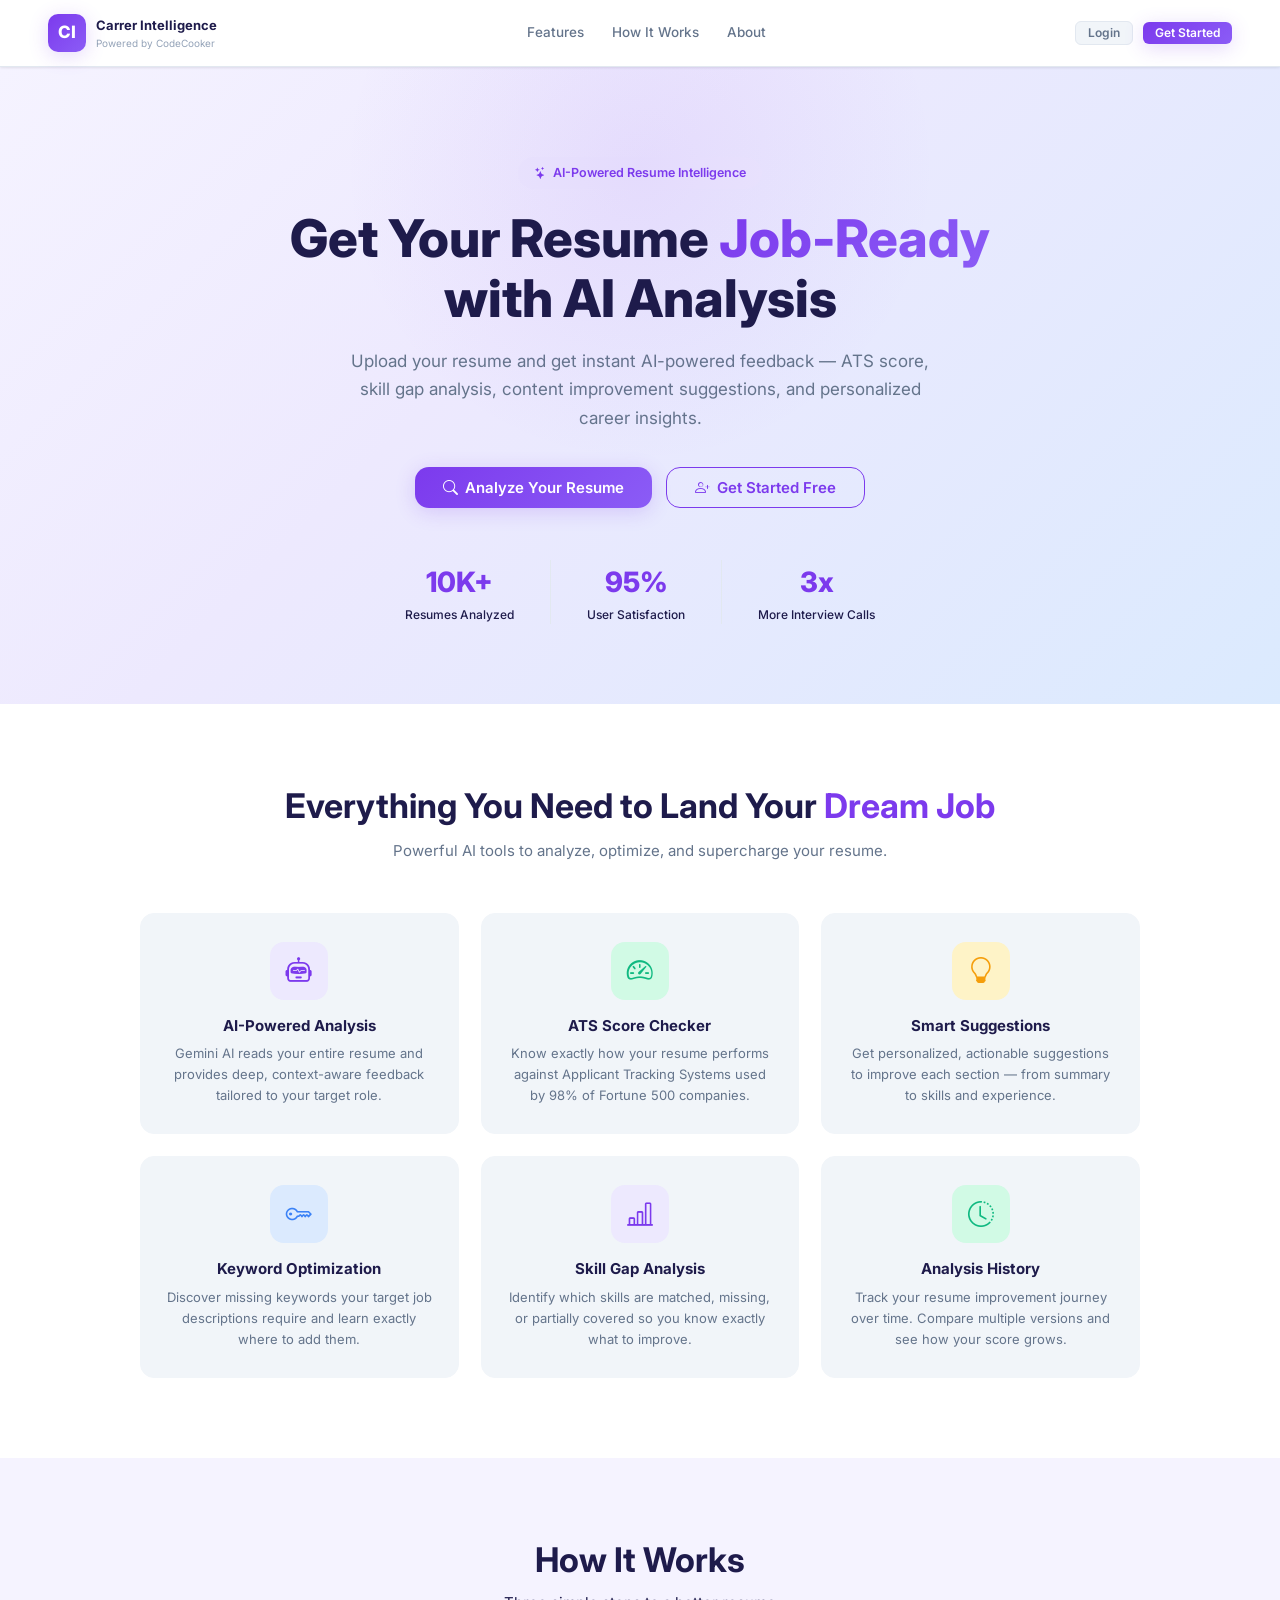
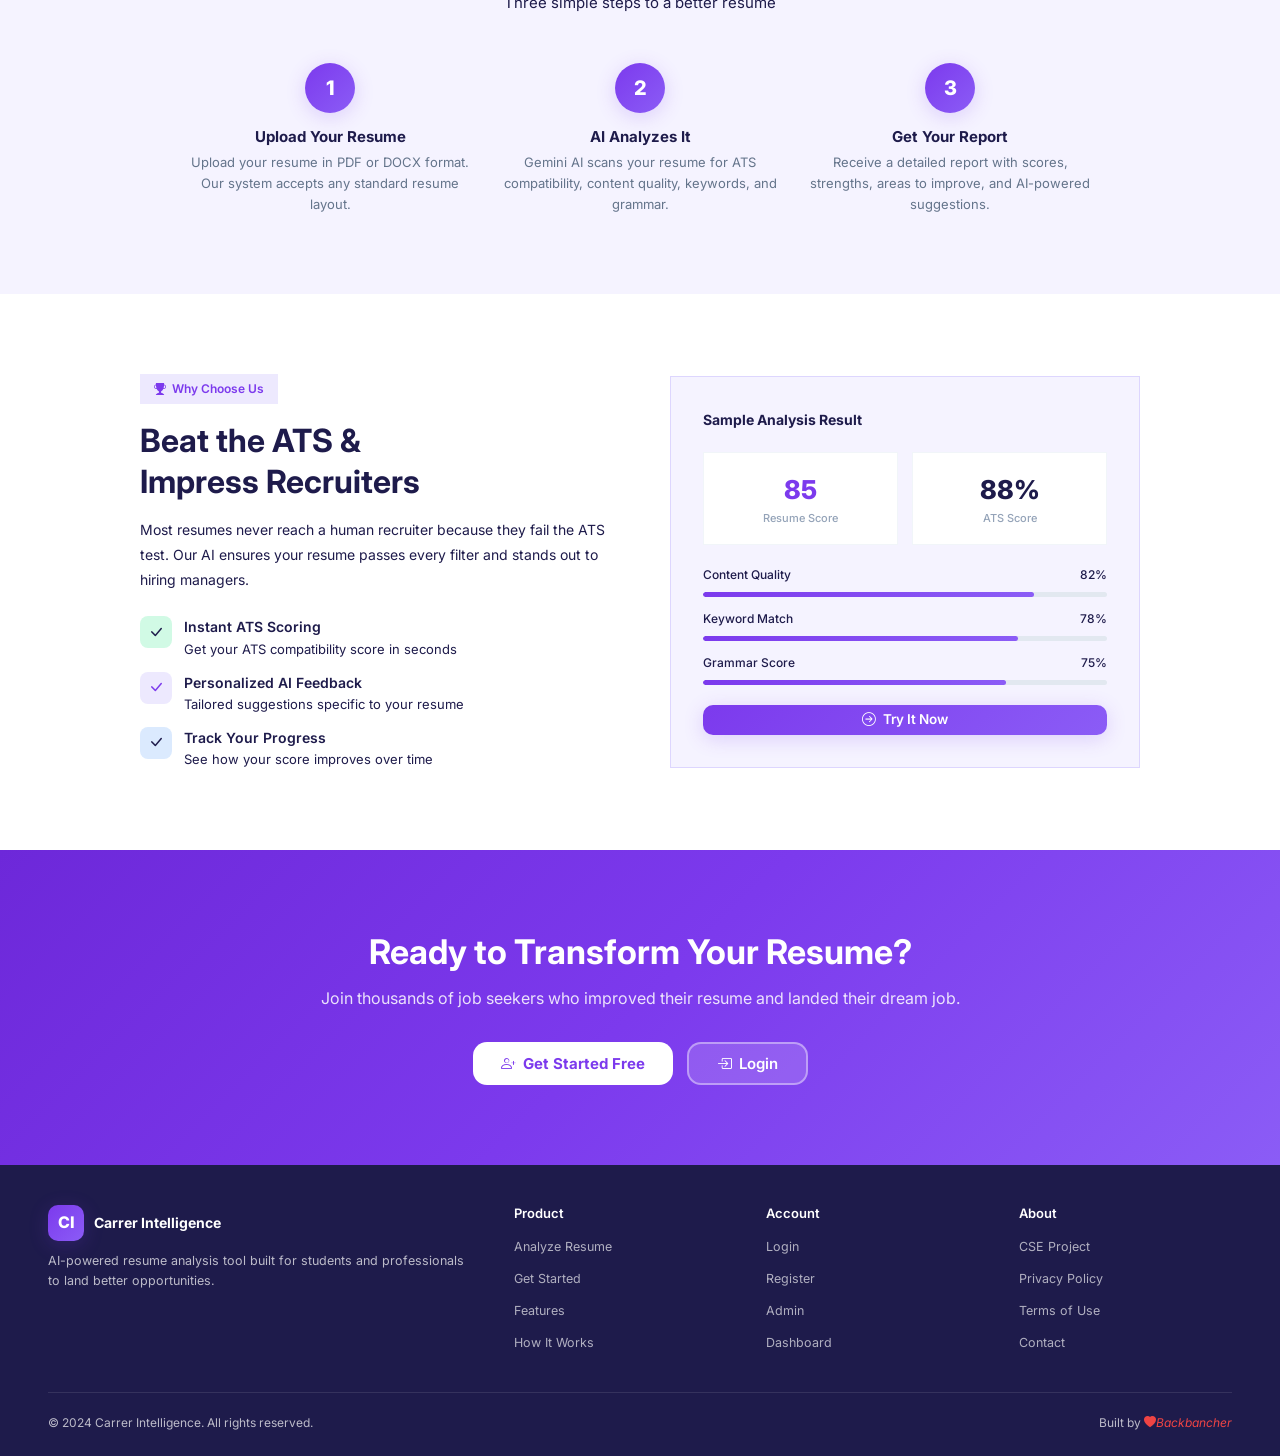
==== commit 17cb2797: "Oct 4, 2026, 6:16 AM" ====
--- a/index.html
+++ b/index.html
@@ -30,10 +30,10 @@
 <!-- ═══════════════ NAVIGATION ════════════════════════ -->
 <nav class="home-nav">
   <div class="sidebar-brand">
-    <div class="sidebar-brand-icon" style="width:38px;height:38px;font-size:17px;">AI</div>
+    <div class="sidebar-brand-icon" style="width:38px;height:38px;font-size:17px;">CI</div>
     <div class="sidebar-brand-text">
-      <div class="brand-title">AI Resume Analyzer</div>
-      <div class="brand-sub">Powered by Gemini AI</div>
+      <div class="brand-title">Carrer Intelligence</div>
+      <div class="brand-sub">Powered by CodeCooker</div>
     </div>
   </div>
 
@@ -276,8 +276,8 @@
   <div class="footer-top">
     <div class="footer-brand">
       <div class="sidebar-brand" style="margin-bottom:10px;">
-        <div class="sidebar-brand-icon">AI</div>
-        <div class="brand-title" style="color:white;">AI Resume Analyzer</div>
+        <div class="sidebar-brand-icon">CI</div>
+        <div class="brand-title" style="color:white;">Carrer Intelligence</div>
       </div>
       <p>AI-powered resume analysis tool built for students and professionals to land better opportunities.</p>
     </div>
@@ -310,8 +310,8 @@
     </div>
   </div>
   <div class="footer-bottom">
-    <span>© 2024 AI Resume Analyzer. All rights reserved.</span>
-    <span>Built with <i class="bi bi-heart-fill" style="color:#EF4444;"></i> for CSE University Project</span>
+    <span>© 2024 Carrer Intelligence. All rights reserved.</span>
+    <span>Built by <i class="bi bi-heart-fill" style="color:#EF4444;">Backbancher</i> </span>
   </div>
 </footer>
 
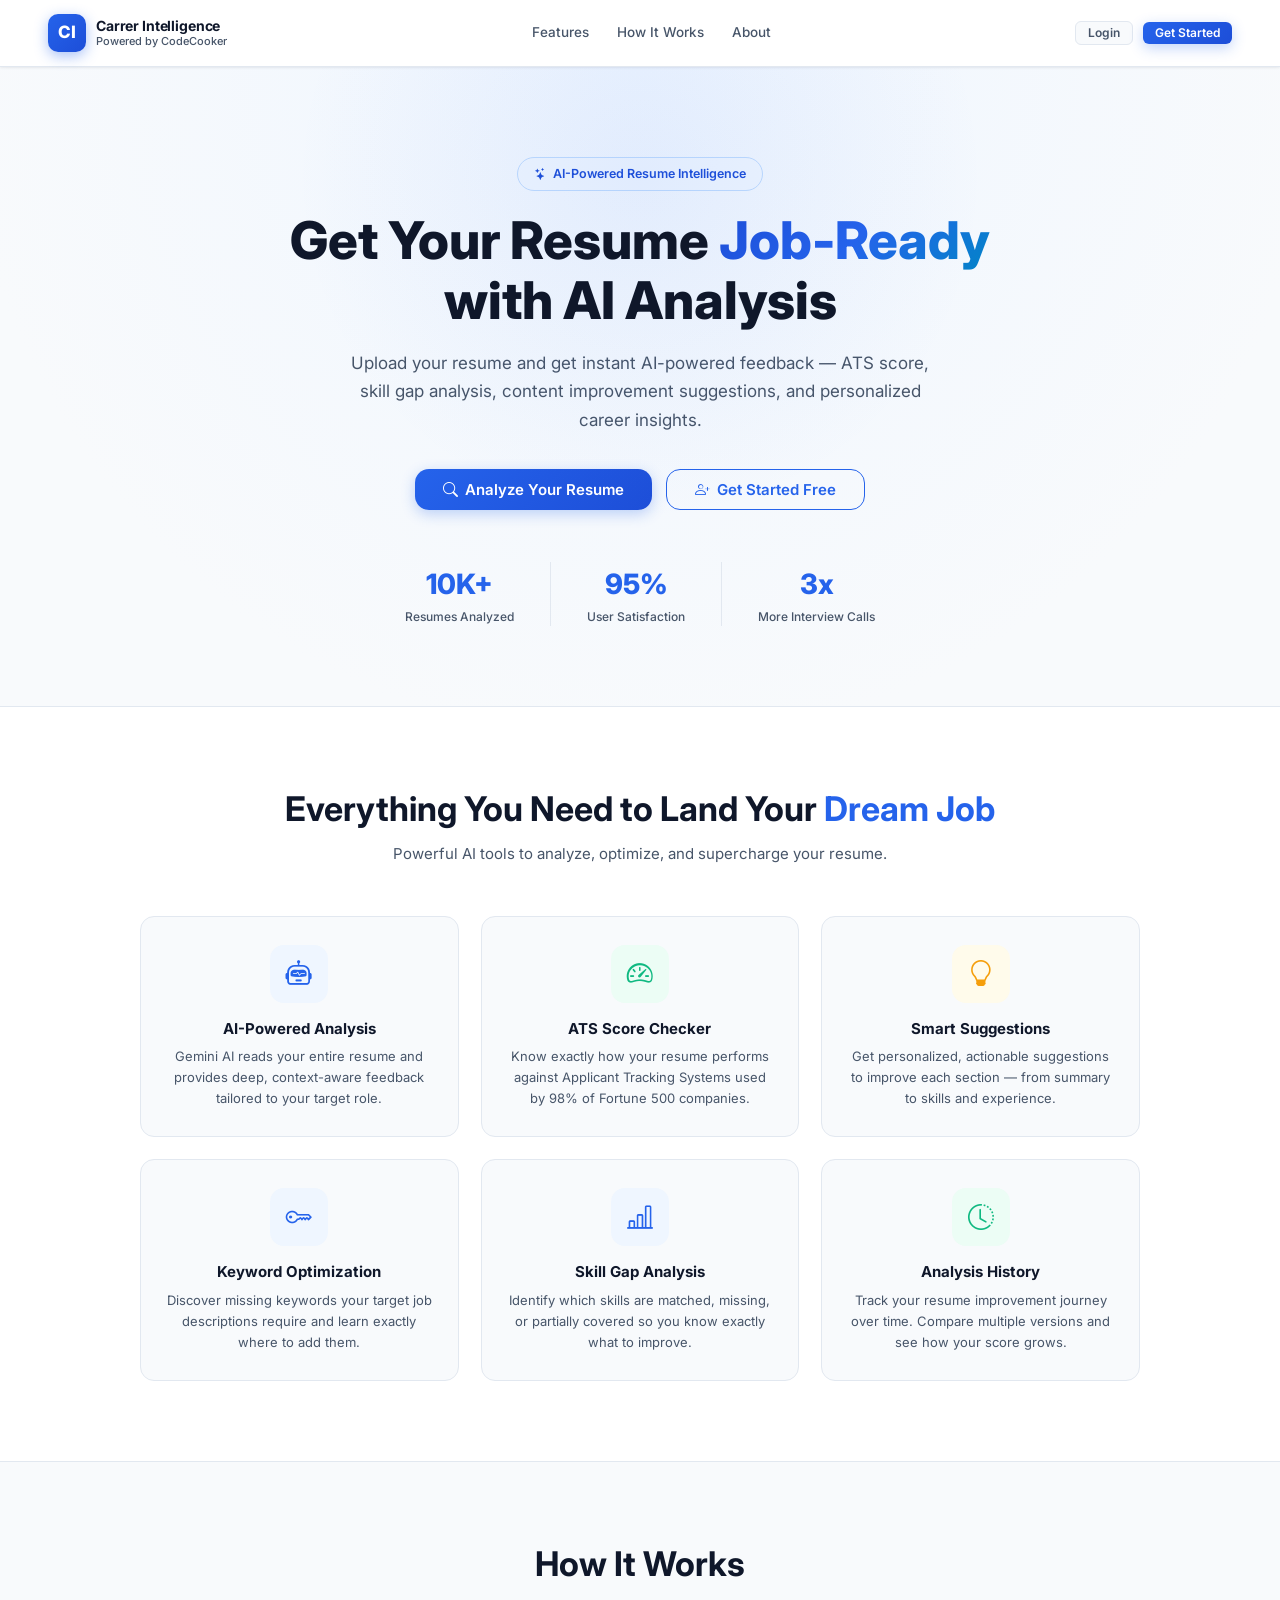
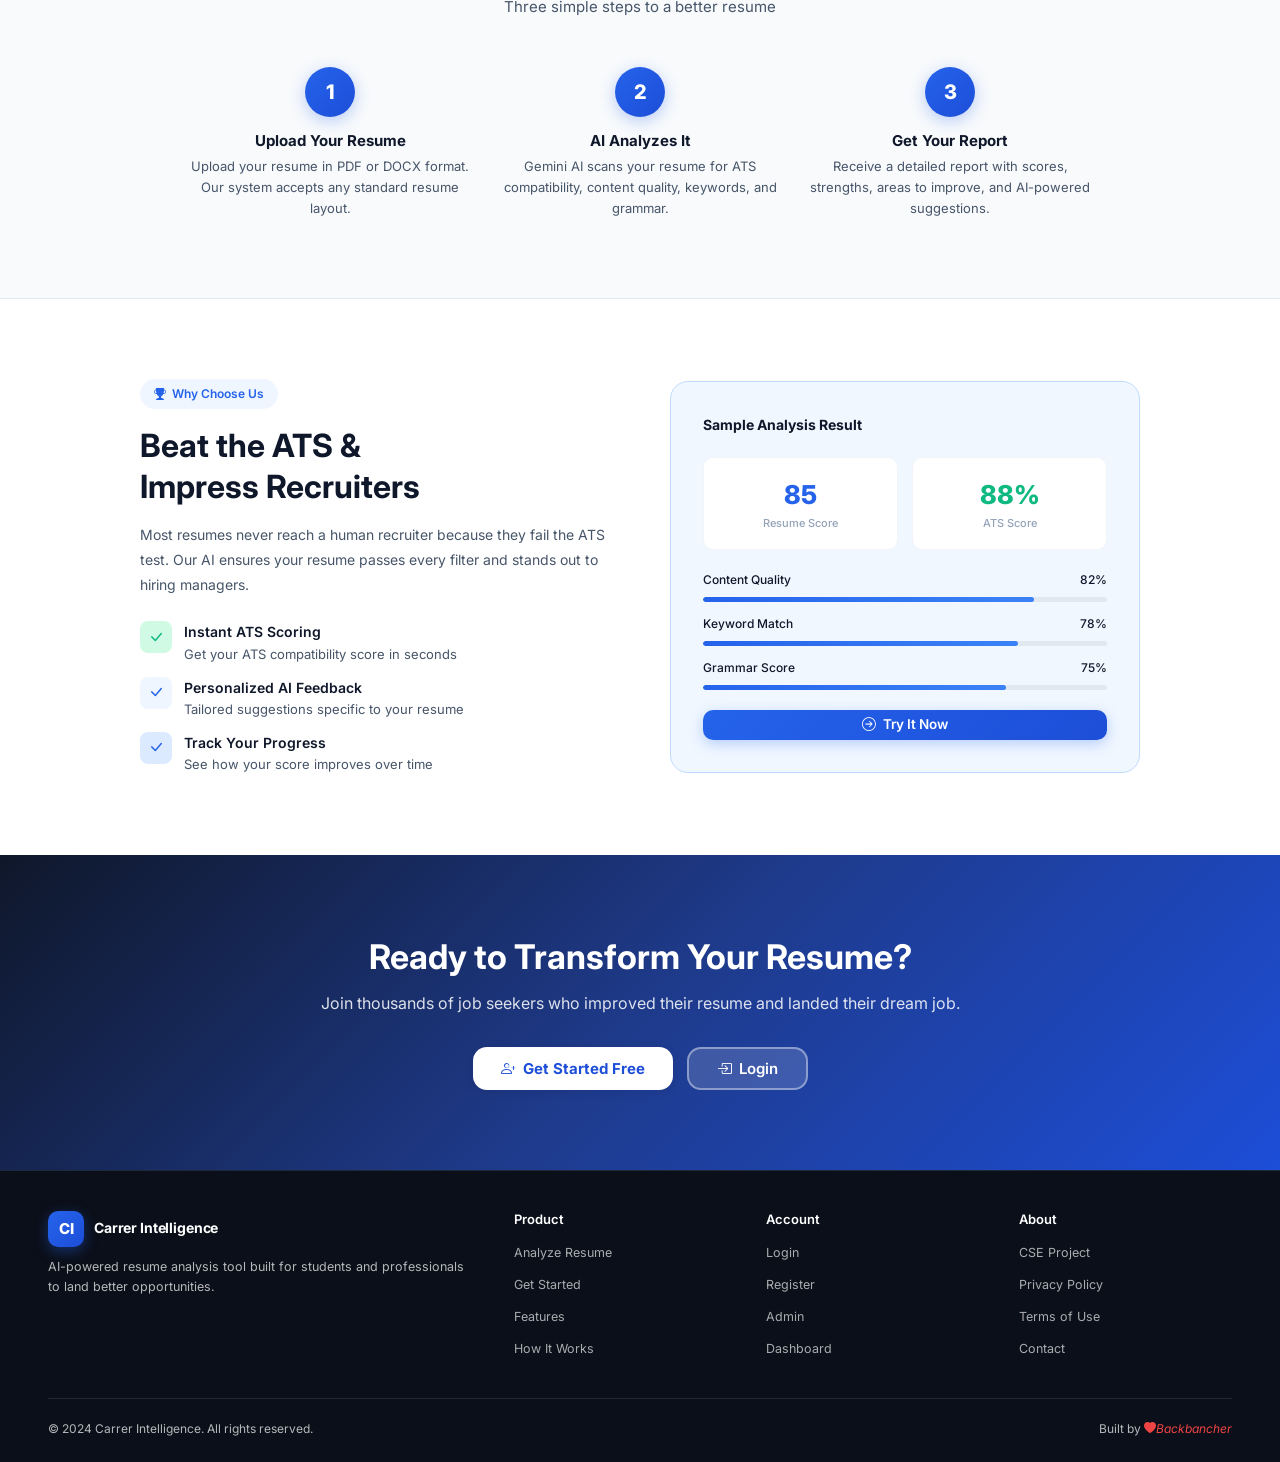
==== commit d3e7356f: "feat: complete AI Resume Analyzer with Enterprise Sapphire theme, backend APIs, and JD matching" ====
--- a/index.html
+++ b/index.html
@@ -196,7 +196,7 @@
           </div>
         </div>
         <div style="display:flex;gap:12px;align-items:flex-start;">
-          <div style="width:32px;height:32px;background:#EDE9FE;border-radius:8px;display:flex;align-items:center;justify-content:center;flex-shrink:0;">
+          <div style="width:32px;height:32px;background:var(--primary-soft);border-radius:8px;display:flex;align-items:center;justify-content:center;flex-shrink:0;">
             <i class="bi bi-check-lg" style="color:var(--primary);font-size:16px;"></i>
           </div>
           <div>
@@ -217,7 +217,7 @@
     </div>
 
     <!-- Stats Visual -->
-    <div style="background:var(--primary-bg);border-radius:var(--radius-xl);padding:32px;border:1px solid #DDD6FE;">
+    <div style="background:var(--primary-bg);border-radius:var(--radius-xl);padding:32px;border:1px solid var(--primary-border);">
       <div style="font-size:14px;font-weight:700;margin-bottom:20px;color:var(--text-primary);">Sample Analysis Result</div>
 
       <div style="display:grid;grid-template-columns:1fr 1fr;gap:14px;margin-bottom:20px;">
--- a/css/style.css
+++ b/css/style.css
@@ -28,33 +28,63 @@
 @import url('https://fonts.googleapis.com/css2?family=Inter:wght@300;400;500;600;700;800&display=swap');
 
 :root {
-  --primary:        #7C3AED;
-  --primary-light:  #8B5CF6;
-  --primary-dark:   #6D28D9;
-  --primary-soft:   #EDE9FE;
-  --primary-bg:     #F5F3FF;
+  /* Enterprise Royal Sapphire Brand */
+  --primary:        #2563EB; /* Royal Sapphire Blue */
+  --primary-light:  #3B82F6; /* Cobalt Blue */
+  --primary-dark:   #1D4ED8; /* Deep Navy Sapphire */
+  --primary-soft:   #EFF6FF; /* Crisp Ice Blue */
+  --primary-bg:     #F0F7FF; /* Subtle Azure Tint */
+  --primary-border: #BFDBFE; /* Border Tint */
+
+  /* Semantic Feedback */
   --green:          #10B981;
   --orange:         #F59E0B;
   --red:            #EF4444;
-  --blue:           #3B82F6;
-  --text:           #1E1B4B;
-  --text-sub:       #64748B;
-  --text-muted:     #94A3B8;
-  --bg:             #F1F5F9;
+  --blue:           #2563EB;
+
+  /* Typography & Surfaces */
+  --text:           #0F172A; /* Slate 900 */
+  --text-sub:       #475569; /* Slate 600 */
+  --text-muted:     #94A3B8; /* Slate 400 */
+  --bg:             #F8FAFC; /* Slate 50 SaaS Canvas */
   --bg-white:       #FFFFFF;
-  --border:         #E2E8F0;
-  --border-light:   #F1F5F9;
-  --shadow-sm:      0 1px 3px rgba(0,0,0,.06), 0 1px 2px rgba(0,0,0,.04);
-  --shadow-md:      0 4px 16px rgba(0,0,0,.08);
-  --shadow-lg:      0 8px 32px rgba(0,0,0,.10);
-  --shadow-purple:  0 4px 20px rgba(124,58,237,.20);
+  --border:         #E2E8F0; /* Slate 200 */
+  --border-light:   #F1F5F9; /* Slate 100 */
+
+  /* Compatibility aliases for HTML inline styles */
+  --text-primary:   var(--text);
+  --text-secondary: var(--text-sub);
+  --accent-orange:  var(--orange);
+  --accent-green:   var(--green);
+  --accent-blue:    var(--blue);
+  --radius-sm:      var(--r-sm);
+  --radius-md:      var(--r-md);
+  --radius-lg:      var(--r-lg);
+  --radius-xl:      var(--r-xl);
+  --radius-full:    var(--r-full);
+  --bg-light:       #F8FAFC;
+
+  /* Dark Obsidian Sidebar Tokens */
+  --sidebar-bg:         #0F172A; /* Deep Obsidian Slate */
+  --sidebar-border:     #1E293B; /* Slate 800 */
+  --sidebar-text:       #94A3B8; /* Slate 400 */
+  --sidebar-hover-bg:   rgba(255, 255, 255, 0.06);
+  --sidebar-active-bg:  rgba(37, 99, 235, 0.16);
+  --sidebar-active-text:#60A5FA;
+
+  /* Elevation Shadows */
+  --shadow-sm:      0 1px 3px rgba(15,23,42,.05), 0 1px 2px rgba(15,23,42,.03);
+  --shadow-md:      0 4px 16px -2px rgba(15,23,42,.08), 0 2px 6px -1px rgba(15,23,42,.04);
+  --shadow-lg:      0 12px 32px -4px rgba(15,23,42,.12), 0 4px 12px -2px rgba(15,23,42,.06);
+  --shadow-purple:  0 4px 18px rgba(37,99,235,.25);
+
   --r-sm:           6px;
   --r-md:           10px;
   --r-lg:           14px;
   --r-xl:           18px;
   --r-full:         9999px;
   --sidebar-w:      230px;
-  --t:              0.2s ease;
+  --t:              0.2s cubic-bezier(0.16, 1, 0.3, 1);
 }
 
 /* ── 2. RESET & BASE ─────────────────────────── */
@@ -96,8 +126,8 @@
 .sidebar {
   width: var(--sidebar-w);
   min-width: var(--sidebar-w);
-  background: var(--bg-white);
-  border-right: 1px solid var(--border);
+  background: var(--sidebar-bg);
+  border-right: 1px solid var(--sidebar-border);
   display: flex;
   flex-direction: column;
   position: fixed;
@@ -107,10 +137,13 @@
   overflow-y: auto;
   z-index: 100;
   transition: transform var(--t);
-}
+  color: #F8FAFC;
+}
+.sidebar::-webkit-scrollbar { width: 4px; }
+.sidebar::-webkit-scrollbar-thumb { background: rgba(255, 255, 255, 0.12); border-radius: 2px; }
 .sidebar-logo {
   padding: 22px 20px 18px;
-  border-bottom: 1px solid var(--border-light);
+  border-bottom: 1px solid var(--sidebar-border);
 }
 .sidebar-brand {
   display: flex;
@@ -122,34 +155,70 @@
   height: 36px;
   border-radius: var(--r-md);
   flex-shrink: 0;
-  background: linear-gradient(135deg, var(--primary), var(--primary-light));
+  background: linear-gradient(135deg, var(--primary), var(--primary-dark));
   display: flex;
   align-items: center;
   justify-content: center;
   color: #fff;
-  font-size: 16px;
+  font-size: 15px;
   font-weight: 800;
-  box-shadow: var(--shadow-purple);
+  box-shadow: 0 4px 14px rgba(37, 99, 235, 0.4);
+}
+/* Brand Text - default for light backgrounds (navbar, modals, cards) */
+.brand-title {
+  font-size: 14px;
+  font-weight: 700;
+  color: var(--text);
+  letter-spacing: -0.01em;
+  line-height: 1.2;
+}
+.brand-sub {
+  font-size: 11px;
+  color: var(--text-sub);
+  font-weight: 500;
+  line-height: 1.2;
 }
 .sidebar-brand-text .brand-title {
-  font-size: 13px;
-  font-weight: 700;
+  color: var(--text);
 }
 .sidebar-brand-text .brand-sub {
-  font-size: 10px;
-  color: var(--text-muted);
+  color: var(--text-sub);
+}
+
+/* Scoped ONLY to Dark Sidebar */
+.sidebar .sidebar-brand-text .brand-title {
+  color: #FFFFFF;
+}
+.sidebar .sidebar-brand-text .brand-sub {
+  color: var(--sidebar-text);
+}
+
+/* Home Navbar specific brand styling */
+.home-nav .brand-title {
+  color: var(--text) !important;
+}
+.home-nav .brand-sub {
+  color: var(--text-sub) !important;
+}
+
+/* Scoped to Dark Footer */
+.footer .brand-title {
+  color: #FFFFFF !important;
+}
+.footer .brand-sub {
+  color: rgba(255, 255, 255, 0.7) !important;
 }
 .sidebar-nav {
   flex: 1;
-  padding: 14px 12px;
+  padding: 16px 12px;
 }
 .nav-section-label {
   font-size: 10px;
-  font-weight: 600;
-  color: var(--text-muted);
-  letter-spacing: 0.08em;
+  font-weight: 700;
+  color: #64748B;
+  letter-spacing: 0.1em;
   text-transform: uppercase;
-  padding: 10px 8px 4px;
+  padding: 12px 10px 6px;
 }
 .nav-item { margin-bottom: 2px; }
 .nav-link {
@@ -160,7 +229,7 @@
   border-radius: var(--r-md);
   font-size: 13.5px;
   font-weight: 500;
-  color: var(--text-sub);
+  color: var(--sidebar-text);
   transition: all var(--t);
   position: relative;
 }
@@ -169,13 +238,24 @@
   width: 18px;
   text-align: center;
   flex-shrink: 0;
-}
-.nav-link:hover,
+  color: #64748B;
+  transition: color var(--t);
+}
+.nav-link:hover {
+  background: var(--sidebar-hover-bg);
+  color: #FFFFFF;
+}
+.nav-link:hover i {
+  color: #93C5FD;
+}
 .nav-link.active {
-  background: var(--primary-soft);
-  color: var(--primary);
-}
-.nav-link.active { font-weight: 600; }
+  background: var(--sidebar-active-bg);
+  color: var(--sidebar-active-text);
+  font-weight: 600;
+}
+.nav-link.active i {
+  color: #3B82F6;
+}
 .nav-link.active::before {
   content: '';
   position: absolute;
@@ -186,12 +266,18 @@
   width: 3px;
   background: var(--primary);
   border-radius: 0 3px 3px 0;
-}
-.nav-link.logout-link { color: var(--red); }
-.nav-link.logout-link:hover { background: #FEF2F2; color: var(--red); }
+  box-shadow: 0 0 10px rgba(37, 99, 235, 0.7);
+}
+.nav-link.logout-link { color: #F87171; }
+.nav-link.logout-link i { color: #F87171; }
+.nav-link.logout-link:hover {
+  background: rgba(239, 68, 68, 0.14);
+  color: #EF4444;
+}
+.nav-link.logout-link:hover i { color: #EF4444; }
 .sidebar-footer {
   padding: 12px 12px 20px;
-  border-top: 1px solid var(--border-light);
+  border-top: 1px solid var(--sidebar-border);
 }
 
 /* Mobile Overlay */
@@ -224,6 +310,7 @@
   position: sticky;
   top: 0;
   z-index: 50;
+  box-shadow: 0 1px 2px rgba(15, 23, 42, 0.03);
 }
 .header-left { display: flex; align-items: center; gap: 12px; }
 .header-right { display: flex; align-items: center; gap: 14px; }
@@ -237,7 +324,7 @@
 }
 .header-search { position: relative; }
 .header-search input {
-  background: var(--bg);
+  background: #F8FAFC;
   border: 1px solid var(--border);
   border-radius: var(--r-full);
   padding: 7px 16px 7px 36px;
@@ -245,9 +332,14 @@
   width: 240px;
   outline: none;
   font-family: inherit;
-  transition: border-color var(--t);
-}
-.header-search input:focus { border-color: var(--primary-light); }
+  color: var(--text);
+  transition: all var(--t);
+}
+.header-search input:focus {
+  border-color: var(--primary);
+  background: #FFFFFF;
+  box-shadow: 0 0 0 3px rgba(37, 99, 235, 0.12);
+}
 .header-search .search-icon {
   position: absolute;
   left: 12px;
@@ -259,7 +351,7 @@
 .header-icon-btn {
   width: 36px;
   height: 36px;
-  background: var(--bg);
+  background: #F8FAFC;
   border: 1px solid var(--border);
   border-radius: var(--r-full);
   display: flex;
@@ -273,7 +365,7 @@
 }
 .header-icon-btn:hover {
   background: var(--primary-soft);
-  border-color: var(--primary-light);
+  border-color: var(--primary-border);
   color: var(--primary);
 }
 .notif-badge {
@@ -291,17 +383,17 @@
   align-items: center;
   gap: 9px;
   padding: 5px 10px 5px 5px;
-  background: var(--bg);
+  background: #F8FAFC;
   border: 1px solid var(--border);
   border-radius: var(--r-full);
   cursor: pointer;
   transition: all var(--t);
 }
 .user-profile-btn:hover {
-  border-color: var(--primary-light);
+  border-color: var(--primary-border);
   background: var(--primary-soft);
 }
-.user-name { font-size: 13px; font-weight: 600; }
+.user-name { font-size: 13px; font-weight: 600; color: var(--text); }
 .avatar {
   width: 30px;
   height: 30px;
@@ -314,16 +406,209 @@
   height: 30px;
   border-radius: 50%;
   flex-shrink: 0;
-  background: linear-gradient(135deg, var(--primary), var(--primary-light));
+  background: linear-gradient(135deg, var(--primary), var(--primary-dark));
   display: flex;
   align-items: center;
   justify-content: center;
   color: white;
   font-weight: 700;
   font-size: 12px;
+  box-shadow: 0 2px 6px rgba(37, 99, 235, 0.3);
 }
 .avatar-placeholder.admin {
   background: linear-gradient(135deg, #1E1B4B, #4338CA);
+}
+
+/* ── PROFILE DROPDOWN MENU ─────────────────────── */
+.user-profile-wrapper {
+  position: relative;
+}
+.profile-dropdown-menu {
+  position: absolute;
+  top: calc(100% + 10px);
+  right: 0;
+  width: 220px;
+  background: #ffffff;
+  border: 1px solid var(--border);
+  border-radius: var(--r-md);
+  box-shadow: 0 10px 25px -5px rgba(0, 0, 0, 0.1), 0 8px 10px -6px rgba(0, 0, 0, 0.08);
+  padding: 8px 0;
+  display: none;
+  z-index: 1050;
+  animation: dropdownFadeIn 0.15s ease-out;
+}
+@keyframes dropdownFadeIn {
+  from {
+    opacity: 0;
+    transform: translateY(-6px);
+  }
+  to {
+    opacity: 1;
+    transform: translateY(0);
+  }
+}
+.dropdown-user-info {
+  padding: 8px 16px;
+}
+.dropdown-user-name {
+  font-size: 13.5px;
+  font-weight: 700;
+  color: var(--text);
+  white-space: nowrap;
+  overflow: hidden;
+  text-overflow: ellipsis;
+}
+.dropdown-user-email {
+  font-size: 11.5px;
+  color: var(--text-muted);
+  white-space: nowrap;
+  overflow: hidden;
+  text-overflow: ellipsis;
+  margin-top: 2px;
+}
+.dropdown-divider {
+  height: 1px;
+  background: var(--border-light);
+  margin: 6px 0;
+}
+.dropdown-item {
+  display: flex;
+  align-items: center;
+  gap: 10px;
+  padding: 9px 16px;
+  font-size: 13px;
+  font-weight: 500;
+  color: var(--text-sub);
+  text-decoration: none;
+  cursor: pointer;
+  transition: all var(--t);
+  border: none;
+  background: transparent;
+  width: 100%;
+  text-align: left;
+}
+.dropdown-item:hover {
+  background: var(--bg);
+  color: var(--text);
+}
+.dropdown-item i {
+  font-size: 15px;
+  color: var(--text-muted);
+  transition: color var(--t);
+}
+.dropdown-item:hover i {
+  color: var(--primary);
+}
+.dropdown-item-between {
+  justify-content: space-between;
+}
+.dropdown-lang-badge {
+  display: flex;
+  align-items: center;
+  gap: 5px;
+  font-size: 11px;
+  font-weight: 600;
+  color: var(--primary);
+  background: var(--primary-soft);
+  padding: 2px 7px;
+  border-radius: var(--r-full);
+}
+.dropdown-item.text-danger {
+  color: var(--red);
+}
+.dropdown-item.text-danger:hover {
+  background: #FEF2F2;
+  color: #DC2626;
+}
+.dropdown-item.text-danger i {
+  color: var(--red);
+}
+.dropdown-item.text-danger:hover i {
+  color: #DC2626;
+}
+
+/* ── MODALS ────────────────────────────────────── */
+.modal-overlay {
+  position: fixed;
+  top: 0;
+  left: 0;
+  width: 100%;
+  height: 100%;
+  background: rgba(15, 23, 42, 0.45);
+  backdrop-filter: blur(4px);
+  display: flex;
+  align-items: center;
+  justify-content: center;
+  z-index: 2000;
+  padding: 16px;
+  opacity: 0;
+  visibility: hidden;
+  transition: all 0.2s ease-in-out;
+}
+.modal-overlay.active {
+  opacity: 1;
+  visibility: visible;
+}
+.modal-card {
+  background: #ffffff;
+  width: 100%;
+  max-width: 480px;
+  border-radius: var(--r-lg);
+  box-shadow: 0 20px 25px -5px rgba(0, 0, 0, 0.1), 0 10px 10px -5px rgba(0, 0, 0, 0.04);
+  border: 1px solid var(--border);
+  overflow: hidden;
+  transform: scale(0.95);
+  transition: transform 0.2s ease-in-out;
+}
+.modal-overlay.active .modal-card {
+  transform: scale(1);
+}
+.modal-header {
+  display: flex;
+  align-items: center;
+  justify-content: space-between;
+  padding: 16px 20px;
+  border-bottom: 1px solid var(--border-light);
+}
+.modal-header h3 {
+  font-size: 16px;
+  font-weight: 700;
+  color: var(--text);
+  margin: 0;
+  display: flex;
+  align-items: center;
+  gap: 8px;
+}
+.modal-close-btn {
+  background: transparent;
+  border: none;
+  font-size: 18px;
+  color: var(--text-muted);
+  cursor: pointer;
+  padding: 4px;
+  display: flex;
+  align-items: center;
+  justify-content: center;
+  border-radius: var(--r-sm);
+  transition: all var(--t);
+}
+.modal-close-btn:hover {
+  background: var(--bg);
+  color: var(--text);
+}
+.modal-body {
+  padding: 20px;
+  max-height: 75vh;
+  overflow-y: auto;
+}
+.modal-footer {
+  display: flex;
+  align-items: center;
+  justify-content: flex-end;
+  gap: 10px;
+  padding: 14px 20px;
+  border-top: 1px solid var(--border-light);
+  background: var(--bg);
 }
 
 /* ── 5. PAGE & SECTION ───────────────────────── */
@@ -351,13 +636,17 @@
   border-radius: var(--r-lg);
   padding: 20px;
   box-shadow: var(--shadow-sm);
-  border: 1px solid var(--border-light);
+  border: 1px solid var(--border);
   display: flex;
   flex-direction: column;
   gap: 4px;
-  transition: box-shadow var(--t);
-}
-.stat-card:hover { box-shadow: var(--shadow-md); }
+  transition: all var(--t);
+}
+.stat-card:hover {
+  box-shadow: var(--shadow-md);
+  transform: translateY(-2px);
+  border-color: #CBD5E1;
+}
 .stat-card-icon {
   width: 42px;
   height: 42px;
@@ -368,24 +657,24 @@
   font-size: 20px;
   margin-bottom: 10px;
 }
-.icon-purple { background: #EDE9FE; color: var(--primary); }
-.icon-green  { background: #D1FAE5; color: var(--green);   }
-.icon-orange { background: #FEF3C7; color: var(--orange);  }
-.icon-blue   { background: #DBEAFE; color: var(--blue);    }
-.icon-red    { background: #FEE2E2; color: var(--red);     }
+.icon-purple { background: var(--primary-soft); color: var(--primary); }
+.icon-green  { background: #ECFDF5; color: var(--green);   }
+.icon-orange { background: #FFFBEB; color: var(--orange);  }
+.icon-blue   { background: #EFF6FF; color: var(--blue);    }
+.icon-red    { background: #FEF2F2; color: var(--red);     }
 .stat-card-label {
   font-size: 12px;
-  font-weight: 500;
+  font-weight: 600;
   color: var(--text-muted);
   text-transform: uppercase;
-  letter-spacing: 0.04em;
-}
-.stat-card-value { font-size: 28px; font-weight: 800; line-height: 1.1; }
+  letter-spacing: 0.05em;
+}
+.stat-card-value { font-size: 28px; font-weight: 800; line-height: 1.1; color: var(--text); }
 .stat-card-meta { font-size: 11.5px; color: var(--text-muted); margin-top: 2px; }
 .stat-card-meta .up   { color: var(--green);  font-weight: 600; }
 .stat-card-meta .down { color: var(--red);    font-weight: 600; }
 .stat-score-display { display: flex; align-items: baseline; gap: 3px; }
-.stat-score-display .score-num { font-size: 26px; font-weight: 800; }
+.stat-score-display .score-num { font-size: 26px; font-weight: 800; color: var(--text); }
 .stat-score-display .score-den { font-size: 13px; color: var(--text-muted); font-weight: 500; }
 
 /* ── 7. CARD COMPONENT ───────────────────────── */
@@ -393,7 +682,7 @@
   background: var(--bg-white);
   border-radius: var(--r-lg);
   box-shadow: var(--shadow-sm);
-  border: 1px solid var(--border-light);
+  border: 1px solid var(--border);
   overflow: hidden;
 }
 .card-header {
@@ -403,16 +692,16 @@
   align-items: center;
   justify-content: space-between;
 }
-.card-header h3 { font-size: 15px; font-weight: 700; }
+.card-header h3 { font-size: 15px; font-weight: 700; color: var(--text); }
 .card-body { padding: 22px; }
 .two-col   { display: grid; grid-template-columns: 1fr 1fr;     gap: 16px; }
 .three-col { display: grid; grid-template-columns: 1fr 1fr 1fr; gap: 16px; }
 
 /* ── 8. TABLE ────────────────────────────────── */
 .custom-table { width: 100%; border-collapse: collapse; font-size: 13.5px; }
-.custom-table thead tr { background: var(--bg); }
+.custom-table thead tr { background: #F8FAFC; }
 .custom-table thead th {
-  padding: 11px 16px;
+  padding: 12px 16px;
   text-align: left;
   font-size: 11px;
   font-weight: 600;
@@ -426,7 +715,7 @@
   transition: background var(--t);
 }
 .custom-table tbody tr:last-child { border-bottom: none; }
-.custom-table tbody tr:hover { background: #FAFBFF; }
+.custom-table tbody tr:hover { background: #F8FAFC; }
 .custom-table td { padding: 13px 16px; vertical-align: middle; }
 .action-col { width: 110px; }
 .file-name-cell { display: flex; align-items: center; gap: 10px; }
@@ -441,8 +730,8 @@
   flex-shrink: 0;
 }
 .file-icon.pdf  { background: #FEE2E2; color: var(--red);  }
-.file-icon.docx { background: #DBEAFE; color: var(--blue); }
-.file-name-text { font-weight: 500; font-size: 13px; }
+.file-icon.docx { background: #EFF6FF; color: var(--blue); }
+.file-name-text { font-weight: 500; font-size: 13px; color: var(--text); }
 .score-pill { display: inline-flex; align-items: center; gap: 5px; font-weight: 600; font-size: 12.5px; }
 .score-pill .score-dot { width: 7px; height: 7px; border-radius: 50%; }
 .score-high   { color: var(--green);  } .score-high   .score-dot { background: var(--green);  }
@@ -470,23 +759,38 @@
 .btn-lg   { padding: 12px 28px; font-size: 15px; border-radius: var(--r-lg); }
 .btn-full { width: 100%; }
 .btn-primary {
-  background: linear-gradient(135deg, var(--primary), var(--primary-light));
+  background: linear-gradient(135deg, var(--primary), var(--primary-dark));
   color: white;
-  box-shadow: var(--shadow-purple);
+  box-shadow: 0 4px 14px rgba(37, 99, 235, 0.28);
 }
 .btn-primary:hover {
-  background: linear-gradient(135deg, var(--primary-dark), var(--primary));
-  box-shadow: 0 6px 24px rgba(124,58,237,.35);
+  background: linear-gradient(135deg, var(--primary-dark), #1E40AF);
+  box-shadow: 0 6px 20px rgba(37, 99, 235, 0.38);
   transform: translateY(-1px);
 }
-.btn-primary:disabled { opacity: .5; cursor: not-allowed; transform: none; }
-.btn-outline { background: transparent; color: var(--primary); border: 1.5px solid var(--primary); }
-.btn-outline:hover { background: var(--primary-soft); }
+.btn-primary:disabled { opacity: .5; cursor: not-allowed; transform: none; box-shadow: none; }
+.btn-outline {
+  background: transparent;
+  color: var(--primary);
+  border: 1.5px solid var(--primary);
+}
+.btn-outline:hover {
+  background: var(--primary-soft);
+  color: var(--primary-dark);
+}
 .btn-ghost  { background: var(--bg); color: var(--text-sub); border: 1px solid var(--border); }
 .btn-ghost:hover  { background: var(--border); color: var(--text); }
 .btn-danger { background: var(--red); color: white; }
-.btn-white  { background: white; color: var(--primary); font-weight: 700; }
-.btn-white:hover { background: #F5F3FF; box-shadow: 0 4px 16px rgba(0,0,0,.2); }
+.btn-white  {
+  background: white;
+  color: var(--primary-dark);
+  font-weight: 700;
+  box-shadow: 0 2px 8px rgba(15, 23, 42, 0.08);
+}
+.btn-white:hover {
+  background: var(--primary-soft);
+  box-shadow: 0 4px 16px rgba(15, 23, 42, 0.12);
+}
 
 /* ── 10. BADGES ──────────────────────────────── */
 .badge {
@@ -496,11 +800,11 @@
   font-size: 11.5px;
   font-weight: 600;
 }
-.badge-success { background: #D1FAE5; color: #059669; }
-.badge-warning { background: #FEF3C7; color: #D97706; }
-.badge-danger  { background: #FEE2E2; color: #DC2626; }
-.badge-purple  { background: var(--primary-soft); color: var(--primary); }
-.badge-info    { background: #DBEAFE; color: #2563EB; }
+.badge-success { background: #ECFDF5; color: #059669; border: 1px solid #A7F3D0; }
+.badge-warning { background: #FFFBEB; color: #D97706; border: 1px solid #FDE68A; }
+.badge-danger  { background: #FEF2F2; color: #DC2626; border: 1px solid #FECACA; }
+.badge-purple  { background: var(--primary-soft); color: var(--primary-dark); border: 1px solid var(--primary-border); }
+.badge-info    { background: #EFF6FF; color: var(--primary); border: 1px solid #BFDBFE; }
 
 /* ── 11. SCORE RING (SVG) ────────────────────── */
 .score-ring-wrapper { position: relative; width: 80px; height: 80px; }
@@ -537,7 +841,7 @@
   background: var(--bg-white);
   border-radius: var(--r-lg);
   padding: 22px;
-  border: 1px solid var(--border-light);
+  border: 1px solid var(--border);
   box-shadow: var(--shadow-sm);
   display: flex;
   flex-direction: column;
@@ -553,14 +857,14 @@
   letter-spacing: 0.06em;
 }
 .score-card-rating { font-size: 11px; font-weight: 600; padding: 2px 8px; border-radius: var(--r-full); }
-.rating-good      { background: #D1FAE5; color: #059669; }
-.rating-avg       { background: #FEF3C7; color: #D97706; }
-.rating-poor      { background: #FEE2E2; color: #DC2626; }
-.rating-excellent { background: var(--primary-soft); color: var(--primary); }
+.rating-good      { background: #ECFDF5; color: #059669; border: 1px solid #A7F3D0; }
+.rating-avg       { background: #FFFBEB; color: #D97706; border: 1px solid #FDE68A; }
+.rating-poor      { background: #FEF2F2; color: #DC2626; border: 1px solid #FECACA; }
+.rating-excellent { background: var(--primary-soft); color: var(--primary-dark); border: 1px solid var(--primary-border); }
 
 /* ── 13. UPLOAD BOX ──────────────────────────── */
 .upload-box {
-  border: 2px dashed var(--border);
+  border: 2px dashed #CBD5E1;
   border-radius: var(--r-xl);
   padding: 50px 30px;
   text-align: center;
@@ -574,20 +878,21 @@
   border-color: var(--primary);
   background: var(--primary-bg);
 }
-.upload-box.drag-over { box-shadow: 0 0 0 4px rgba(124,58,237,.1); }
+.upload-box.drag-over { box-shadow: 0 0 0 4px rgba(37, 99, 235, 0.12); }
 .upload-icon {
   width: 72px;
   height: 72px;
   border-radius: 50%;
-  background: linear-gradient(135deg, var(--primary-soft), var(--primary-bg));
+  background: linear-gradient(135deg, var(--primary-soft), #DBEAFE);
   display: flex;
   align-items: center;
   justify-content: center;
   font-size: 32px;
   color: var(--primary);
   margin: 0 auto 18px;
-}
-.upload-heading { font-size: 16px; font-weight: 700; margin-bottom: 6px; }
+  box-shadow: 0 4px 16px rgba(37, 99, 235, 0.15);
+}
+.upload-heading { font-size: 16px; font-weight: 700; margin-bottom: 6px; color: var(--text); }
 .upload-sub { font-size: 13px; color: var(--text-muted); margin-bottom: 20px; }
 .upload-divider {
   display: flex;
@@ -630,7 +935,7 @@
   flex-shrink: 0;
 }
 .file-selected-info { flex: 1; }
-.file-selected-name { font-weight: 600; font-size: 13.5px; }
+.file-selected-name { font-weight: 600; font-size: 13.5px; color: var(--text); }
 .file-selected-size { font-size: 12px; color: var(--text-muted); }
 .progress-bar-wrapper {
   width: 100%;
@@ -650,7 +955,7 @@
 /* ── 14. AUTH & FORMS ────────────────────────── */
 .auth-page {
   min-height: 100vh;
-  background: linear-gradient(135deg, var(--primary-bg) 0%, #fff 60%, var(--primary-soft) 100%);
+  background: linear-gradient(135deg, #F0F7FF 0%, #FFFFFF 50%, #EFF6FF 100%);
   display: flex;
   align-items: center;
   justify-content: center;
@@ -659,7 +964,8 @@
 .auth-card {
   background: var(--bg-white);
   border-radius: var(--r-xl);
-  box-shadow: var(--shadow-lg);
+  box-shadow: 0 20px 25px -5px rgba(15, 23, 42, 0.08), 0 8px 10px -6px rgba(15, 23, 42, 0.04);
+  border: 1px solid var(--border);
   padding: 40px;
   width: 100%;
   max-width: 420px;
@@ -669,18 +975,18 @@
   width: 40px;
   height: 40px;
   border-radius: var(--r-md);
-  background: linear-gradient(135deg, var(--primary), var(--primary-light));
+  background: linear-gradient(135deg, var(--primary), var(--primary-dark));
   display: flex;
   align-items: center;
   justify-content: center;
   color: white;
   font-size: 18px;
   font-weight: 800;
-  box-shadow: var(--shadow-purple);
-}
-.auth-logo-text .brand-title { font-size: 13.5px; font-weight: 700; }
-.auth-logo-text .brand-sub   { font-size: 10px; color: var(--text-muted); }
-.auth-heading { font-size: 22px; font-weight: 800; margin-bottom: 4px; }
+  box-shadow: 0 4px 14px rgba(37, 99, 235, 0.3);
+}
+.auth-logo-text .brand-title { font-size: 13.5px; font-weight: 700; color: var(--text); }
+.auth-logo-text .brand-sub   { font-size: 10.5px; color: var(--text-sub); font-weight: 500; }
+.auth-heading { font-size: 22px; font-weight: 800; margin-bottom: 4px; color: var(--text); }
 .auth-sub     { font-size: 13px; color: var(--text-sub); margin-bottom: 26px; }
 .auth-footer  { text-align: center; margin-top: 20px; font-size: 13px; color: var(--text-sub); }
 .auth-link    { color: var(--primary); font-weight: 600; transition: color var(--t); }
@@ -716,7 +1022,7 @@
   outline: none;
   transition: border-color var(--t), box-shadow var(--t);
 }
-.form-control:focus { border-color: var(--primary-light); box-shadow: 0 0 0 3px rgba(139,92,246,.12); }
+.form-control:focus { border-color: var(--primary); box-shadow: 0 0 0 3px rgba(37, 99, 235, 0.14); }
 .form-control.is-invalid { border-color: var(--red); }
 .input-wrapper { position: relative; }
 .input-icon {
@@ -760,20 +1066,21 @@
 .home-nav-links a { font-size: 13.5px; font-weight: 500; color: var(--text-sub); transition: color var(--t); }
 .home-nav-links a:hover { color: var(--primary); }
 .hero-section {
-  background: linear-gradient(135deg, #F5F3FF 0%, #EDE9FE 40%, #DBEAFE 100%);
+  background: radial-gradient(circle at 50% 0%, #EFF6FF 0%, #F8FAFC 75%);
   padding: 90px 48px 80px;
   text-align: center;
   position: relative;
   overflow: hidden;
+  border-bottom: 1px solid var(--border);
 }
 .hero-section::before {
   content: '';
   position: absolute;
-  width: 600px;
-  height: 600px;
+  width: 700px;
+  height: 700px;
   border-radius: 50%;
-  background: radial-gradient(circle, rgba(124,58,237,.08) 0%, transparent 70%);
-  top: -200px;
+  background: radial-gradient(circle, rgba(37, 99, 235, 0.07) 0%, transparent 70%);
+  top: -240px;
   left: 50%;
   transform: translateX(-50%);
 }
@@ -781,17 +1088,18 @@
   display: inline-flex;
   align-items: center;
   gap: 6px;
-  background: var(--primary-soft);
-  color: var(--primary);
+  background: #EFF6FF;
+  color: #1D4ED8;
+  border: 1px solid #BFDBFE;
   border-radius: var(--r-full);
   padding: 6px 16px;
   font-size: 12.5px;
   font-weight: 600;
   margin-bottom: 20px;
 }
-.hero-title { font-size: 52px; font-weight: 800; line-height: 1.15; margin-bottom: 18px; position: relative; }
+.hero-title { font-size: 52px; font-weight: 800; line-height: 1.15; margin-bottom: 18px; position: relative; color: var(--text); }
 .hero-title .highlight {
-  background: linear-gradient(135deg, var(--primary), var(--primary-light));
+  background: linear-gradient(135deg, #1D4ED8 0%, #2563EB 50%, #0284C7 100%);
   -webkit-background-clip: text;
   -webkit-text-fill-color: transparent;
   background-clip: text;
@@ -799,29 +1107,29 @@
 .hero-desc { font-size: 17px; color: var(--text-sub); max-width: 580px; margin: 0 auto 34px; line-height: 1.7; }
 .hero-buttons { display: flex; gap: 14px; justify-content: center; flex-wrap: wrap; }
 .features-section { padding: 80px 48px; background: var(--bg-white); }
-.features-section h2 { text-align: center; font-size: 34px; margin-bottom: 10px; }
+.features-section h2 { text-align: center; font-size: 34px; margin-bottom: 10px; color: var(--text); }
 .features-section .section-desc { text-align: center; color: var(--text-sub); font-size: 15px; margin-bottom: 50px; }
 .features-grid { display: grid; grid-template-columns: repeat(3,1fr); gap: 22px; max-width: 1000px; margin: 0 auto; }
 .feature-card {
-  background: var(--bg);
+  background: #F8FAFC;
   border-radius: var(--r-lg);
   padding: 28px 24px;
   text-align: center;
-  border: 1px solid var(--border-light);
-  transition: box-shadow var(--t), transform var(--t);
-}
-.feature-card:hover { box-shadow: var(--shadow-md); transform: translateY(-3px); }
+  border: 1px solid var(--border);
+  transition: box-shadow var(--t), transform var(--t), border-color var(--t);
+}
+.feature-card:hover { box-shadow: var(--shadow-md); transform: translateY(-3px); border-color: #BFDBFE; }
 .feature-icon { width: 58px; height: 58px; border-radius: var(--r-lg); display: flex; align-items: center; justify-content: center; font-size: 26px; margin: 0 auto 16px; }
-.feature-card h3 { font-size: 15px; font-weight: 700; margin-bottom: 8px; }
+.feature-card h3 { font-size: 15px; font-weight: 700; margin-bottom: 8px; color: var(--text); }
 .feature-card p  { font-size: 13px; color: var(--text-sub); line-height: 1.6; }
-.how-section { padding: 80px 48px; background: var(--primary-bg); }
+.how-section { padding: 80px 48px; background: #F8FAFC; border-top: 1px solid var(--border); border-bottom: 1px solid var(--border); }
 .how-grid { display: grid; grid-template-columns: repeat(3,1fr); gap: 30px; max-width: 900px; margin: 48px auto 0; }
 .how-step { text-align: center; }
 .step-number {
   width: 50px;
   height: 50px;
   border-radius: 50%;
-  background: linear-gradient(135deg, var(--primary), var(--primary-light));
+  background: linear-gradient(135deg, var(--primary), var(--primary-dark));
   color: white;
   font-weight: 800;
   font-size: 20px;
@@ -829,19 +1137,19 @@
   align-items: center;
   justify-content: center;
   margin: 0 auto 14px;
-  box-shadow: var(--shadow-purple);
-}
-.how-step h3 { font-size: 15px; font-weight: 700; margin-bottom: 6px; }
+  box-shadow: 0 4px 16px rgba(37, 99, 235, 0.3);
+}
+.how-step h3 { font-size: 15px; font-weight: 700; margin-bottom: 6px; color: var(--text); }
 .how-step p  { font-size: 13px; color: var(--text-sub); }
 .cta-section {
   padding: 80px 48px;
-  background: linear-gradient(135deg, var(--primary-dark), var(--primary), var(--primary-light));
+  background: linear-gradient(135deg, #0F172A 0%, #1E3A8A 50%, #1D4ED8 100%);
   text-align: center;
   color: white;
 }
 .cta-section h2 { color: white; font-size: 34px; margin-bottom: 12px; }
 .cta-section p  { font-size: 16px; opacity: .85; margin-bottom: 30px; }
-.footer { background: var(--text); color: rgba(255,255,255,.7); padding: 40px 48px 24px; }
+.footer { background: #0B0F19; color: rgba(255,255,255,.7); padding: 40px 48px 24px; border-top: 1px solid #1E293B; }
 .footer-top {
   display: grid;
   grid-template-columns: 2fr 1fr 1fr 1fr;
@@ -880,13 +1188,13 @@
   flex-shrink: 0;
   margin-top: 1px;
 }
-.list-icon.green  { background: #D1FAE5; color: var(--green);  }
-.list-icon.orange { background: #FEF3C7; color: var(--orange); }
+.list-icon.green  { background: #ECFDF5; color: var(--green);  }
+.list-icon.orange { background: #FFFBEB; color: var(--orange); }
 .ai-suggestion-card {
-  background: linear-gradient(135deg, var(--primary-bg), #EDE9FE);
+  background: linear-gradient(135deg, #F8FAFC 0%, #EFF6FF 100%);
   border-radius: var(--r-lg);
   padding: 22px;
-  border: 1px solid #DDD6FE;
+  border: 1px solid #BFDBFE;
 }
 .suggestion-item {
   background: white;
@@ -896,7 +1204,7 @@
   display: flex;
   align-items: flex-start;
   gap: 12px;
-  border: 1px solid var(--border-light);
+  border: 1px solid var(--border);
   transition: box-shadow var(--t);
 }
 .suggestion-item:last-child { margin-bottom: 0; }
@@ -913,7 +1221,7 @@
   font-size: 15px;
   flex-shrink: 0;
 }
-.suggestion-item-text h4 { font-size: 13px; font-weight: 700; margin-bottom: 2px; }
+.suggestion-item-text h4 { font-size: 13px; font-weight: 700; margin-bottom: 2px; color: var(--text); }
 .suggestion-item-text p  { font-size: 12px; color: var(--text-sub); line-height: 1.5; }
 .suggestion-priority {
   margin-left: auto;
@@ -926,19 +1234,19 @@
   align-self: flex-start;
   margin-top: 2px;
 }
-.priority-high   { background: #FEE2E2; color: var(--red);    }
-.priority-medium { background: #FEF3C7; color: var(--orange); }
-.priority-low    { background: #D1FAE5; color: var(--green);  }
+.priority-high   { background: #FEF2F2; color: var(--red); border: 1px solid #FECACA; }
+.priority-medium { background: #FFFBEB; color: var(--orange); border: 1px solid #FDE68A; }
+.priority-low    { background: #ECFDF5; color: var(--green); border: 1px solid #A7F3D0; }
 .skill-bar-item  { margin-bottom: 10px; }
-.skill-bar-label { display: flex; justify-content: space-between; font-size: 12.5px; font-weight: 500; margin-bottom: 5px; }
+.skill-bar-label { display: flex; justify-content: space-between; font-size: 12.5px; font-weight: 500; margin-bottom: 5px; color: var(--text); }
 .skill-bar-track { height: 6px; background: var(--border); border-radius: var(--r-full); overflow: hidden; }
 .skill-bar-fill  { height: 100%; border-radius: var(--r-full); background: linear-gradient(90deg, var(--primary), var(--primary-light)); transition: width 1s ease; }
 .kw-match-bar    { height: 8px; background: var(--border); border-radius: var(--r-full); overflow: hidden; margin-top: 6px; }
 .kw-match-fill   { height: 100%; border-radius: var(--r-full); background: linear-gradient(90deg, var(--green), #34D399); }
 .skill-tag { display: inline-block; padding: 4px 12px; border-radius: var(--r-full); font-size: 12px; font-weight: 600; margin: 3px; }
-.skill-tag.matched { background: #D1FAE5; color: #059669; }
-.skill-tag.missing { background: #FEE2E2; color: #DC2626; }
-.skill-tag.partial { background: #FEF3C7; color: #D97706; }
+.skill-tag.matched { background: #ECFDF5; color: #059669; border: 1px solid #A7F3D0; }
+.skill-tag.missing { background: #FEF2F2; color: #DC2626; border: 1px solid #FECACA; }
+.skill-tag.partial { background: #FFFBEB; color: #D97706; border: 1px solid #FDE68A; }
 .skill-tag.default { background: var(--bg); color: var(--text-sub); border: 1px solid var(--border); }
 .tab-nav { display: flex; border-bottom: 2px solid var(--border); margin-bottom: 20px; }
 .tab-btn {
@@ -986,7 +1294,7 @@
   outline: none;
   transition: border-color var(--t);
 }
-.search-input-wrapper input:focus { border-color: var(--primary-light); }
+.search-input-wrapper input:focus { border-color: var(--primary); box-shadow: 0 0 0 3px rgba(37, 99, 235, 0.12); }
 .search-input-wrapper .search-icon {
   position: absolute;
   left: 11px;
@@ -1009,7 +1317,7 @@
 
 /* ── 18. WELCOME BANNER ──────────────────────── */
 .welcome-banner {
-  background: linear-gradient(135deg, var(--primary), var(--primary-light));
+  background: linear-gradient(135deg, #1E3A8A 0%, #1D4ED8 50%, #2563EB 100%);
   border-radius: var(--r-xl);
   padding: 26px 30px;
   color: white;
@@ -1019,6 +1327,7 @@
   justify-content: space-between;
   overflow: hidden;
   position: relative;
+  box-shadow: 0 10px 25px -5px rgba(37, 99, 235, 0.25);
 }
 .welcome-banner::after {
   content: '';
@@ -1044,8 +1353,8 @@
 .welcome-sub   { font-size: 13.5px; color: rgba(255,255,255,.9); }
 
 /* ── 19. TIPS CARD ───────────────────────────── */
-.tips-card { background: var(--bg-white); border-radius: var(--r-lg); border: 1px solid var(--border-light); box-shadow: var(--shadow-sm); padding: 22px; }
-.tips-card h3 { font-size: 14px; font-weight: 700; margin-bottom: 14px; }
+.tips-card { background: var(--bg-white); border-radius: var(--r-lg); border: 1px solid var(--border); box-shadow: var(--shadow-sm); padding: 22px; }
+.tips-card h3 { font-size: 14px; font-weight: 700; margin-bottom: 14px; color: var(--text); }
 .tip-item { display: flex; align-items: flex-start; gap: 10px; padding: 8px 0; border-bottom: 1px solid var(--border-light); font-size: 13px; color: var(--text-sub); }
 .tip-item:last-child { border-bottom: none; }
 .tip-item i { color: var(--green); font-size: 14px; margin-top: 1px; flex-shrink: 0; }
@@ -1079,10 +1388,29 @@
 .text-sub      { color: var(--text-sub); }
 .text-muted    { color: var(--text-muted); }
 /* Admin sidebar override */
-.admin-sidebar .sidebar-brand-icon                    { background: linear-gradient(135deg, #1E1B4B, #4338CA) !important; }
-.admin-sidebar .nav-link:hover,
-.admin-sidebar .nav-link.active                       { background: #EEF2FF; color: #4338CA; }
-.admin-sidebar .nav-link.active::before               { background: #4338CA; }
+.admin-sidebar {
+  background: #0B0F19 !important;
+  border-right: 1px solid #1E293B !important;
+}
+.admin-sidebar .sidebar-brand-icon {
+  background: linear-gradient(135deg, #4F46E5, #3730A3) !important;
+  box-shadow: 0 4px 12px rgba(79, 70, 229, 0.4) !important;
+}
+.admin-sidebar .nav-link:hover {
+  background: rgba(255, 255, 255, 0.05);
+  color: #FFFFFF;
+}
+.admin-sidebar .nav-link.active {
+  background: rgba(99, 102, 241, 0.18) !important;
+  color: #A5B4FC !important;
+}
+.admin-sidebar .nav-link.active i {
+  color: #818CF8 !important;
+}
+.admin-sidebar .nav-link.active::before {
+  background: #6366F1 !important;
+  box-shadow: 0 0 10px rgba(99, 102, 241, 0.7) !important;
+}
 
 /* ── 22. RESPONSIVE ──────────────────────────── */
 @media (max-width: 1200px) {
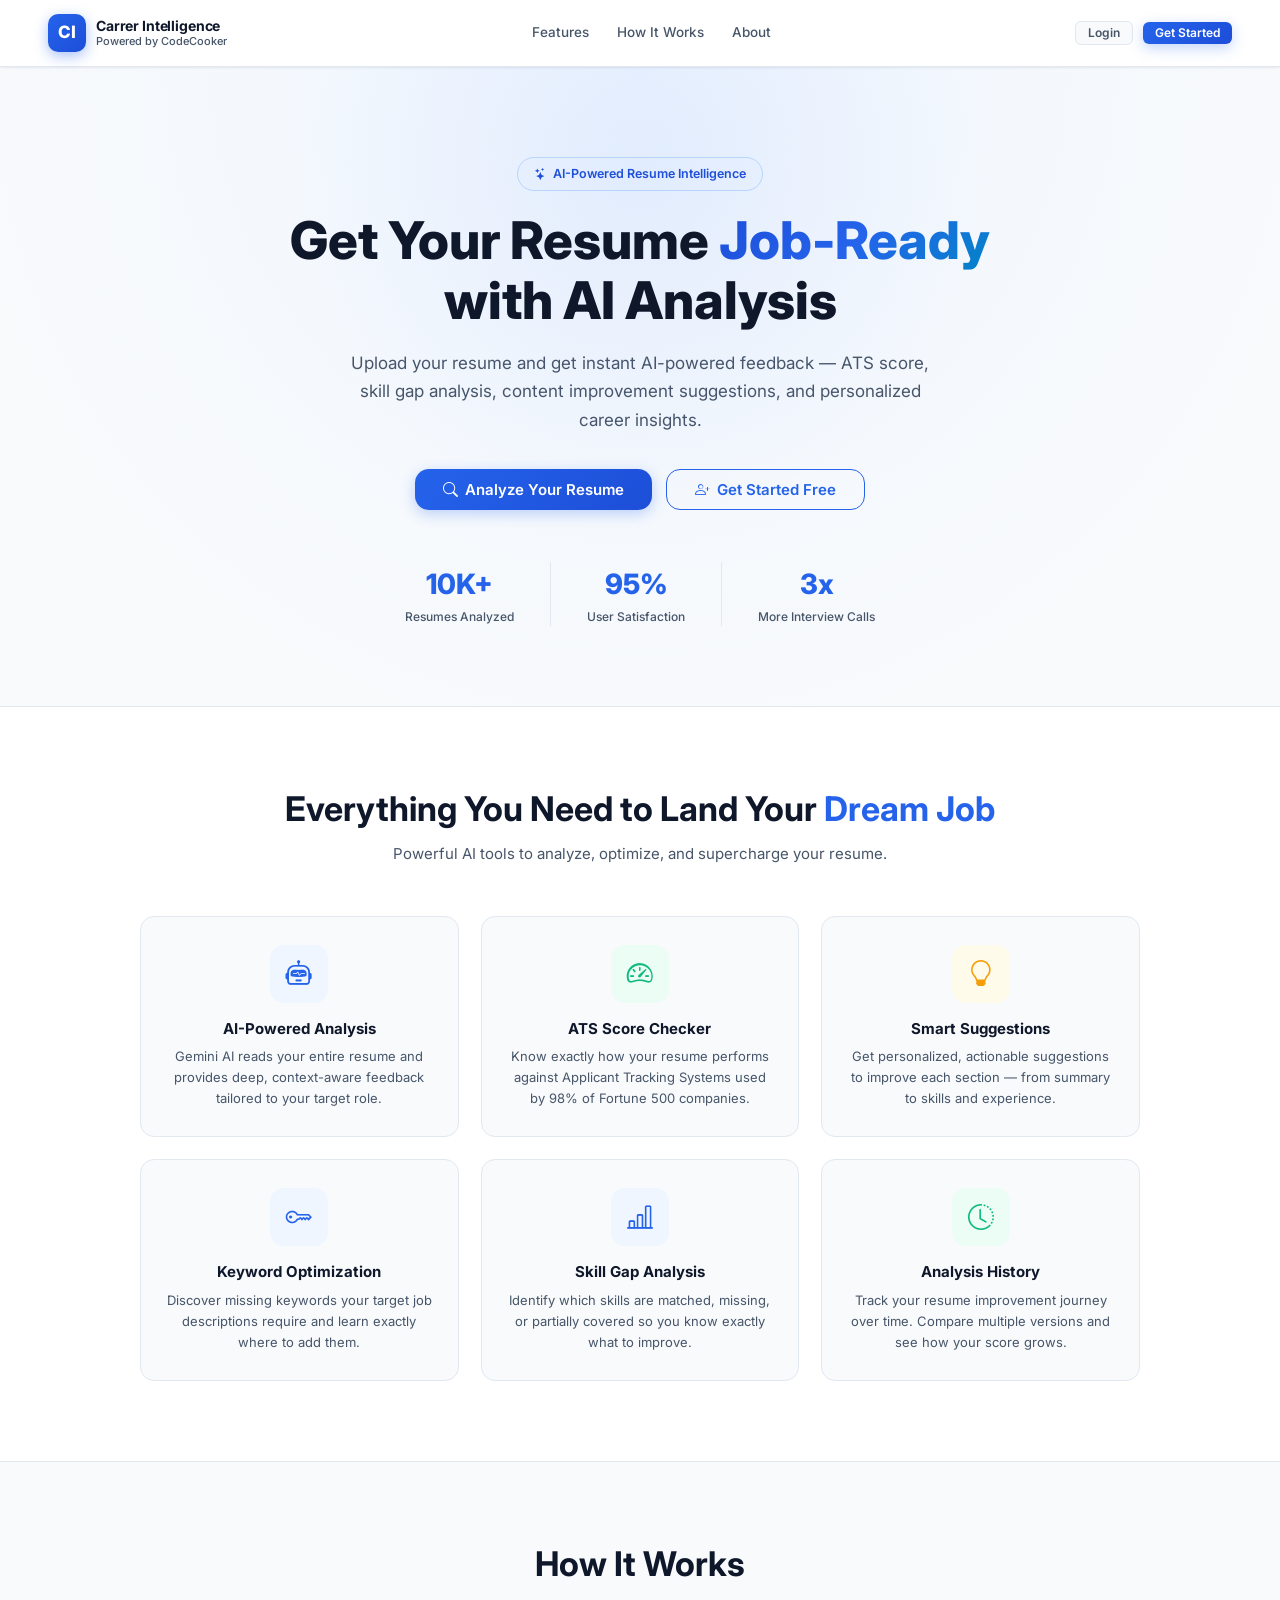
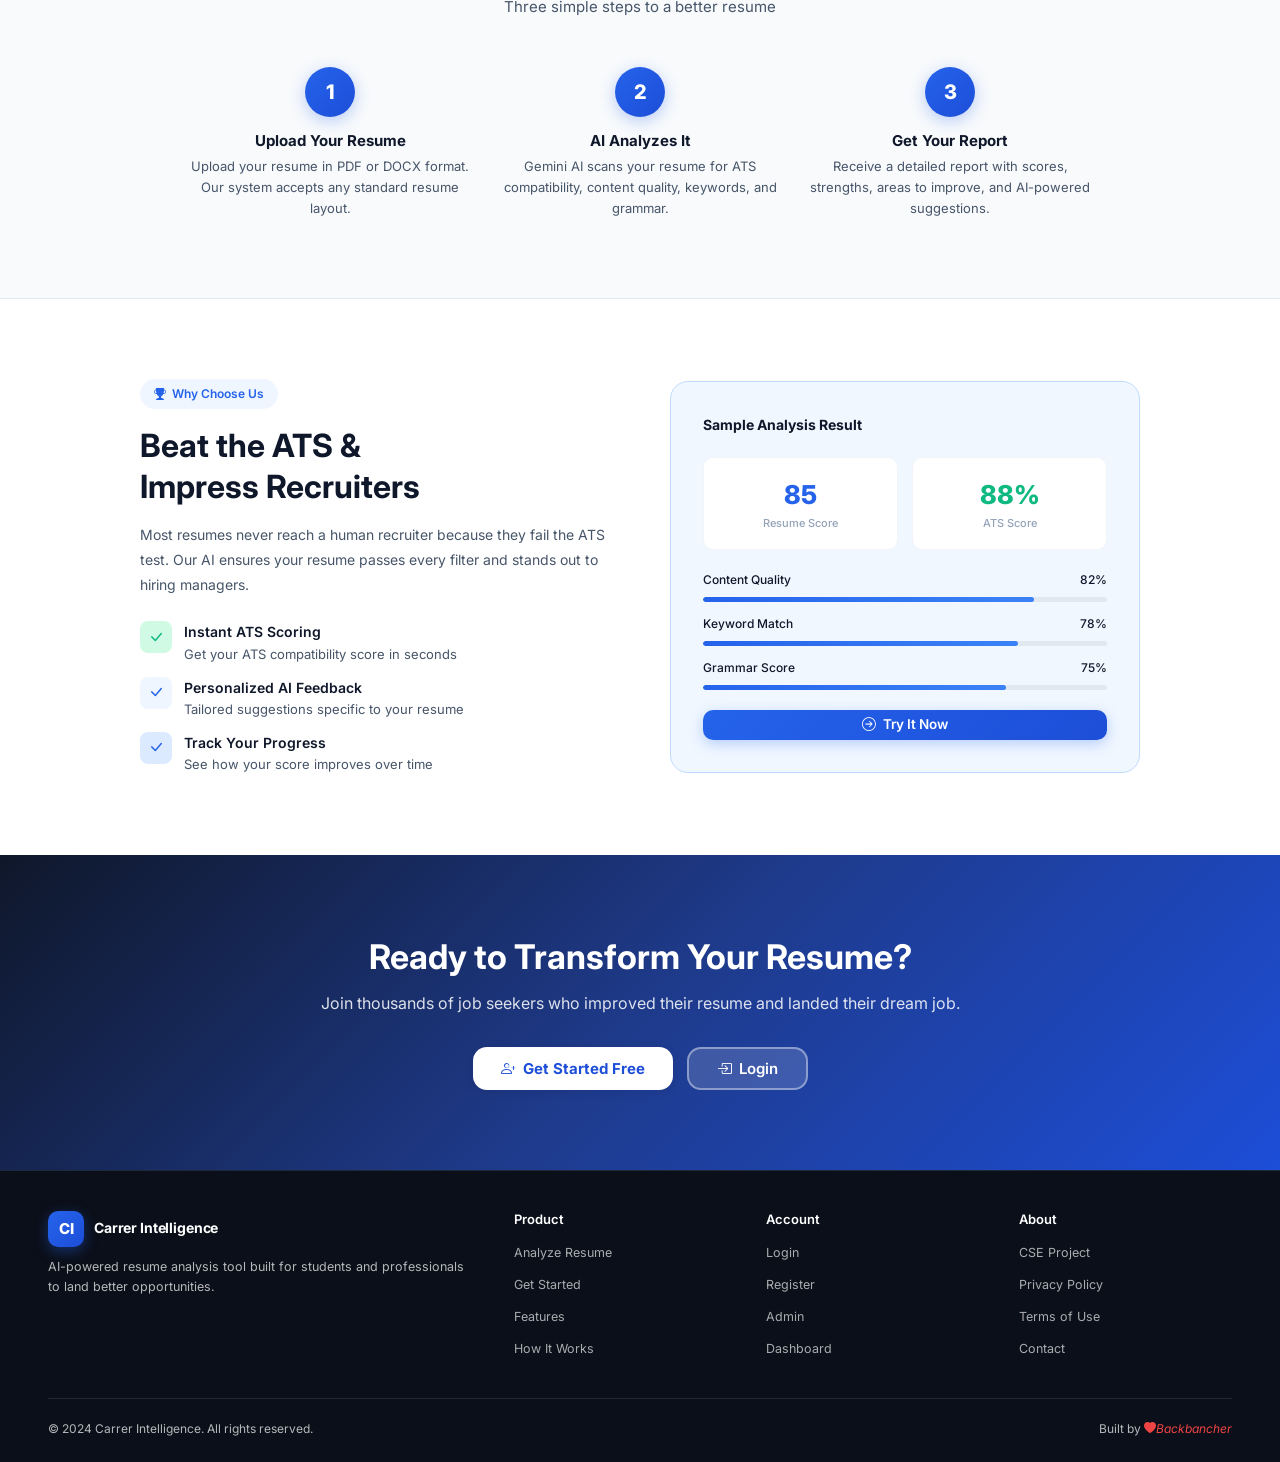
==== commit fe551082: "Fix hero CTA button navigation and styling, and set dark gradient background on register.html to mat" ====
--- a/index.html
+++ b/index.html
@@ -63,7 +63,7 @@
     content improvement suggestions, and personalized career insights.
   </p>
   <div class="hero-buttons">
-    <a href="login.html" class="btn btn-primary btn-lg" id="heroCTAPrimary">
+    <a href="upload.html" class="btn btn-primary btn-lg" id="heroCTAPrimary">
       <i class="bi bi-search"></i> Analyze Your Resume
     </a>
     <a href="register.html" class="btn btn-outline btn-lg" id="heroCTASecondary">
@@ -315,6 +315,7 @@
   </div>
 </footer>
 
+<script src="js/config.js"></script>
 <script src="js/main.js"></script>
 </body>
 </html>
--- a/css/style.css
+++ b/css/style.css
@@ -1083,6 +1083,8 @@
   top: -240px;
   left: 50%;
   transform: translateX(-50%);
+  pointer-events: none;
+  z-index: 0;
 }
 .hero-badge {
   display: inline-flex;
@@ -1105,7 +1107,19 @@
   background-clip: text;
 }
 .hero-desc { font-size: 17px; color: var(--text-sub); max-width: 580px; margin: 0 auto 34px; line-height: 1.7; }
-.hero-buttons { display: flex; gap: 14px; justify-content: center; flex-wrap: wrap; }
+.hero-buttons {
+  display: flex;
+  gap: 14px;
+  justify-content: center;
+  flex-wrap: wrap;
+  position: relative;
+  z-index: 5;
+}
+.hero-buttons .btn {
+  position: relative;
+  z-index: 6;
+  cursor: pointer;
+}
 .features-section { padding: 80px 48px; background: var(--bg-white); }
 .features-section h2 { text-align: center; font-size: 34px; margin-bottom: 10px; color: var(--text); }
 .features-section .section-desc { text-align: center; color: var(--text-sub); font-size: 15px; margin-bottom: 50px; }
